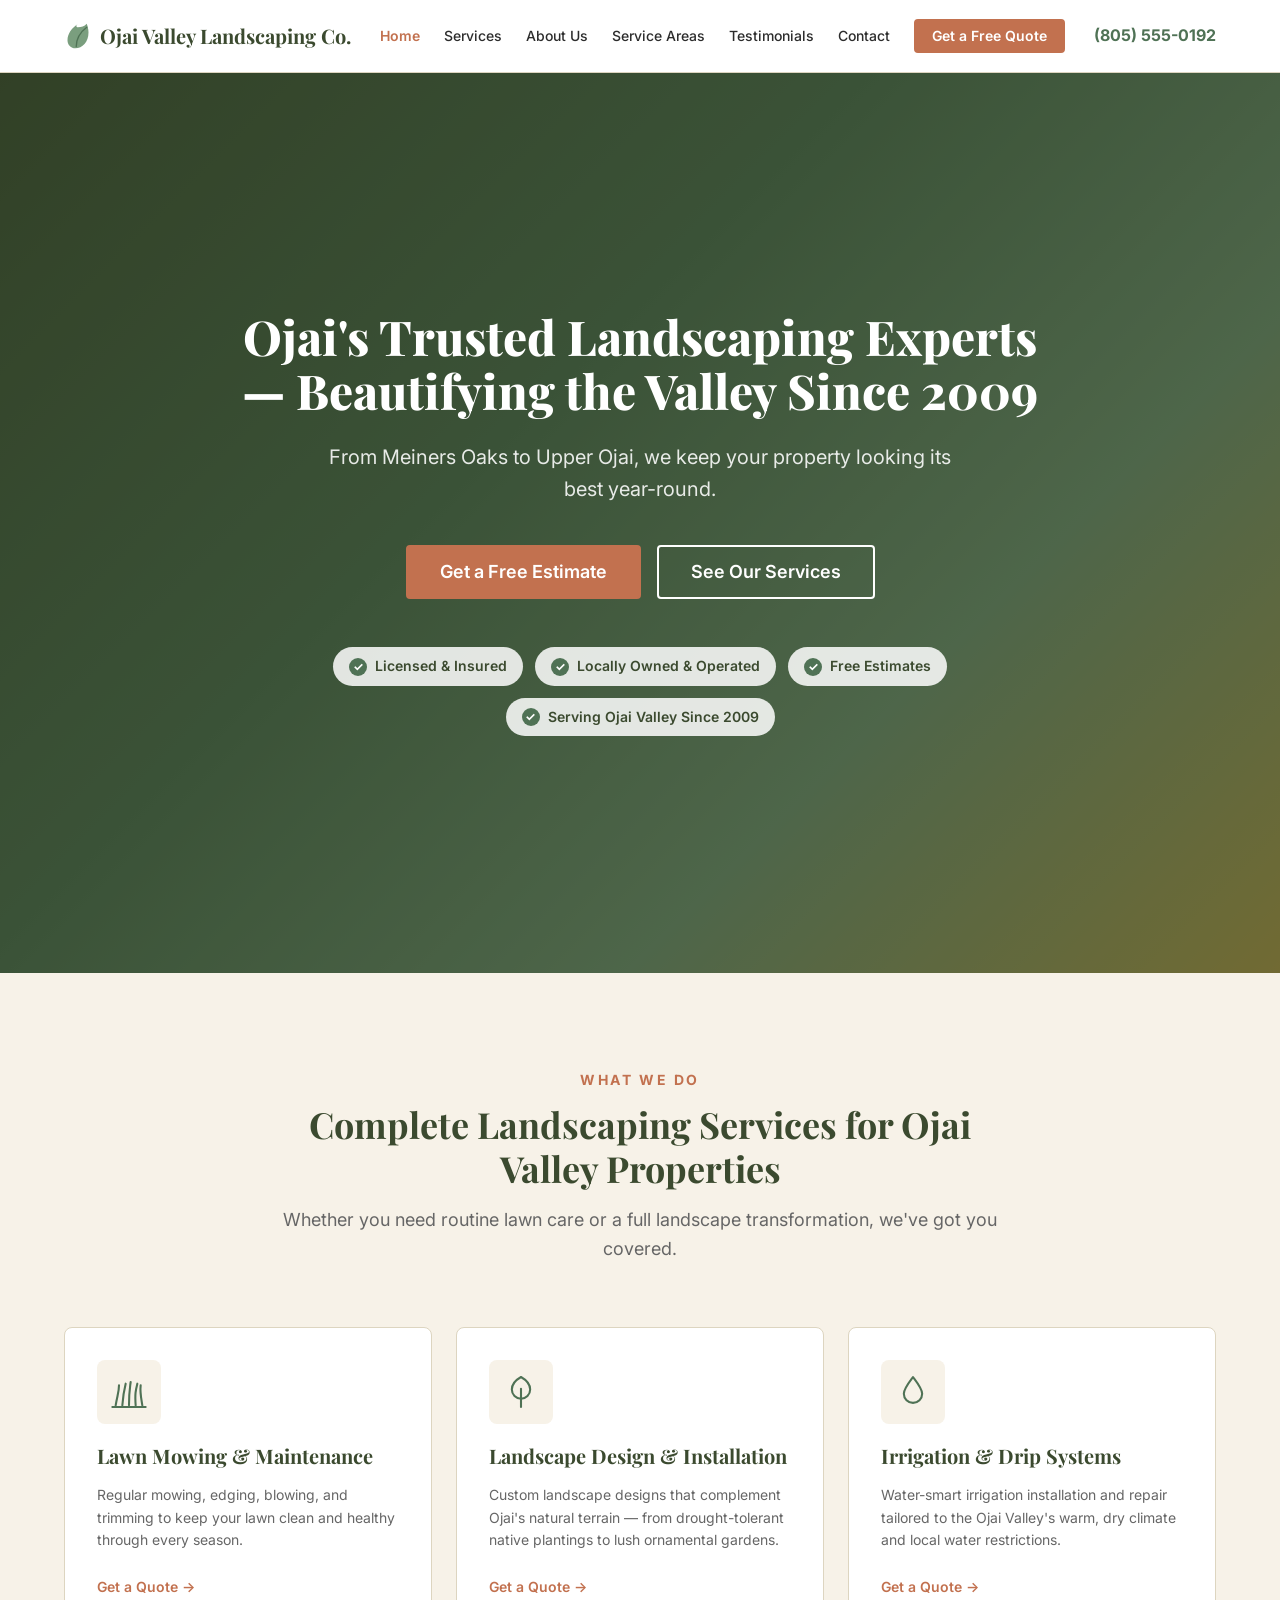
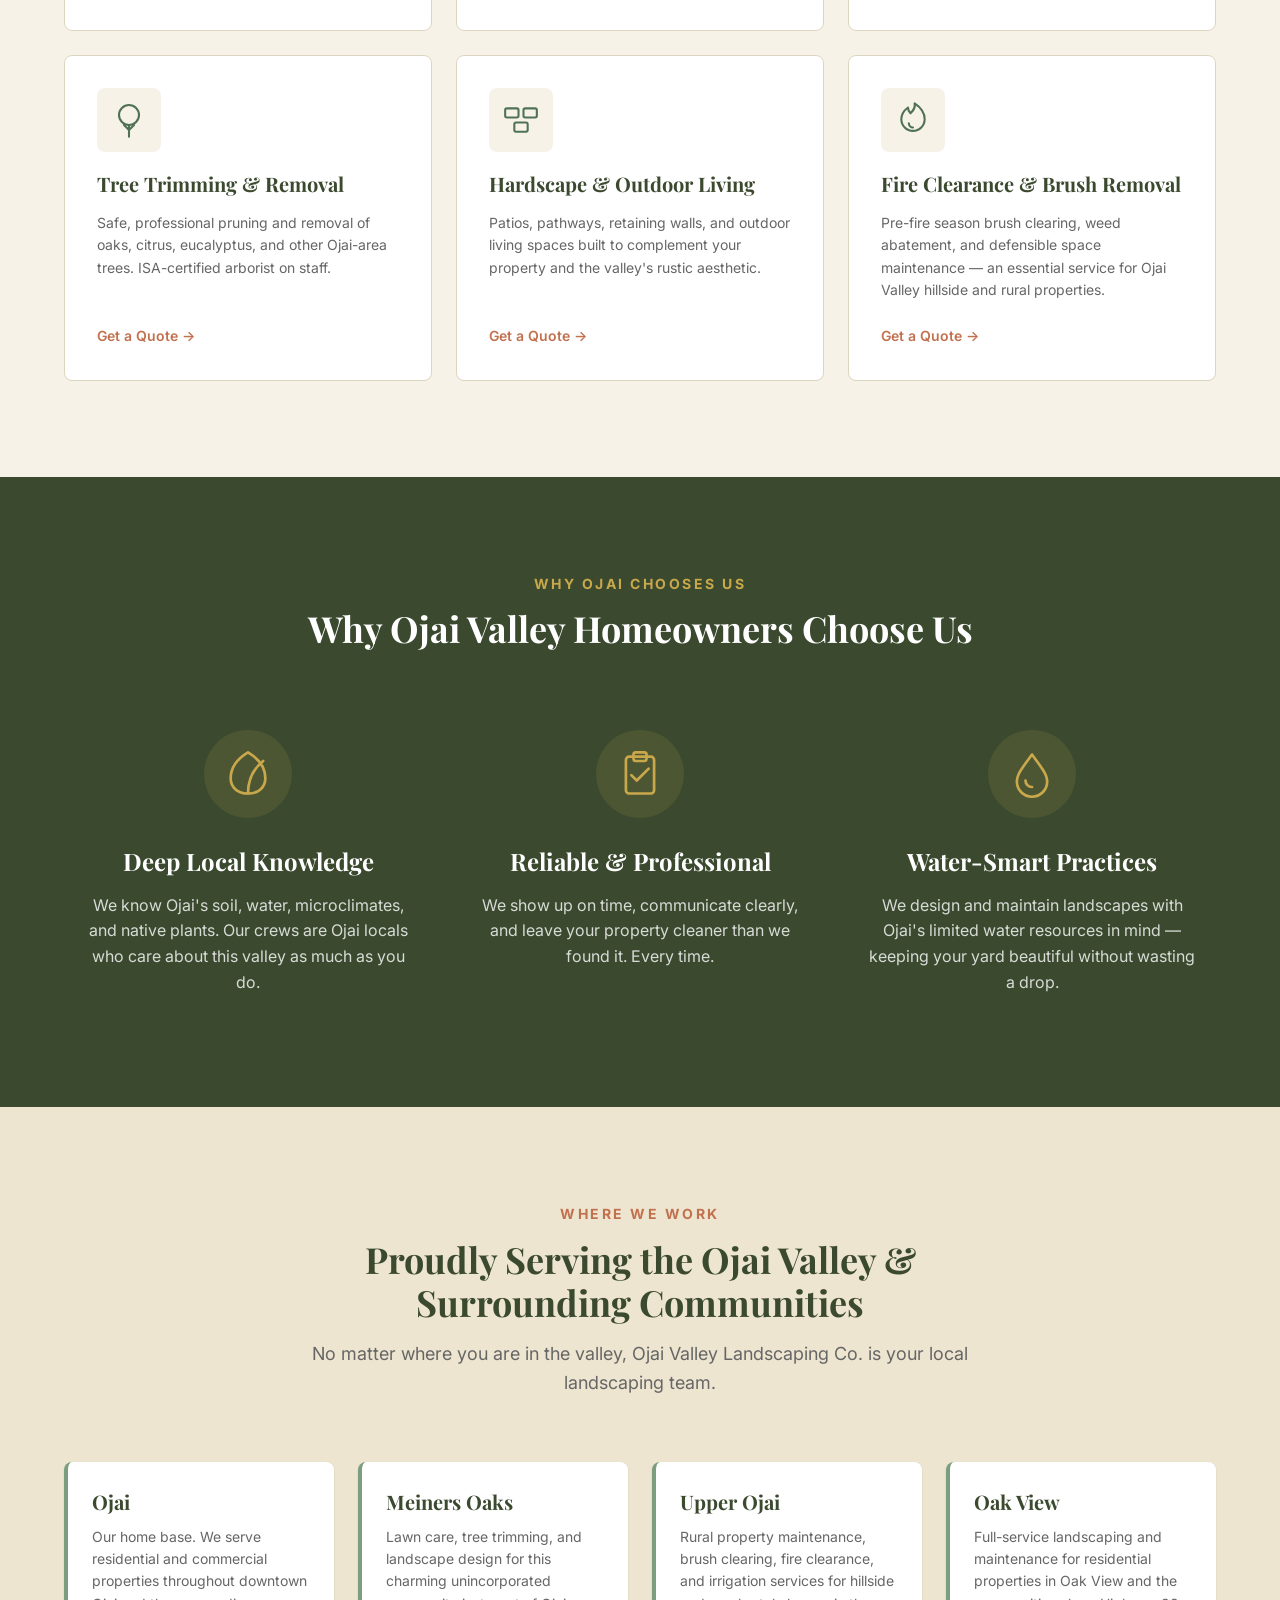
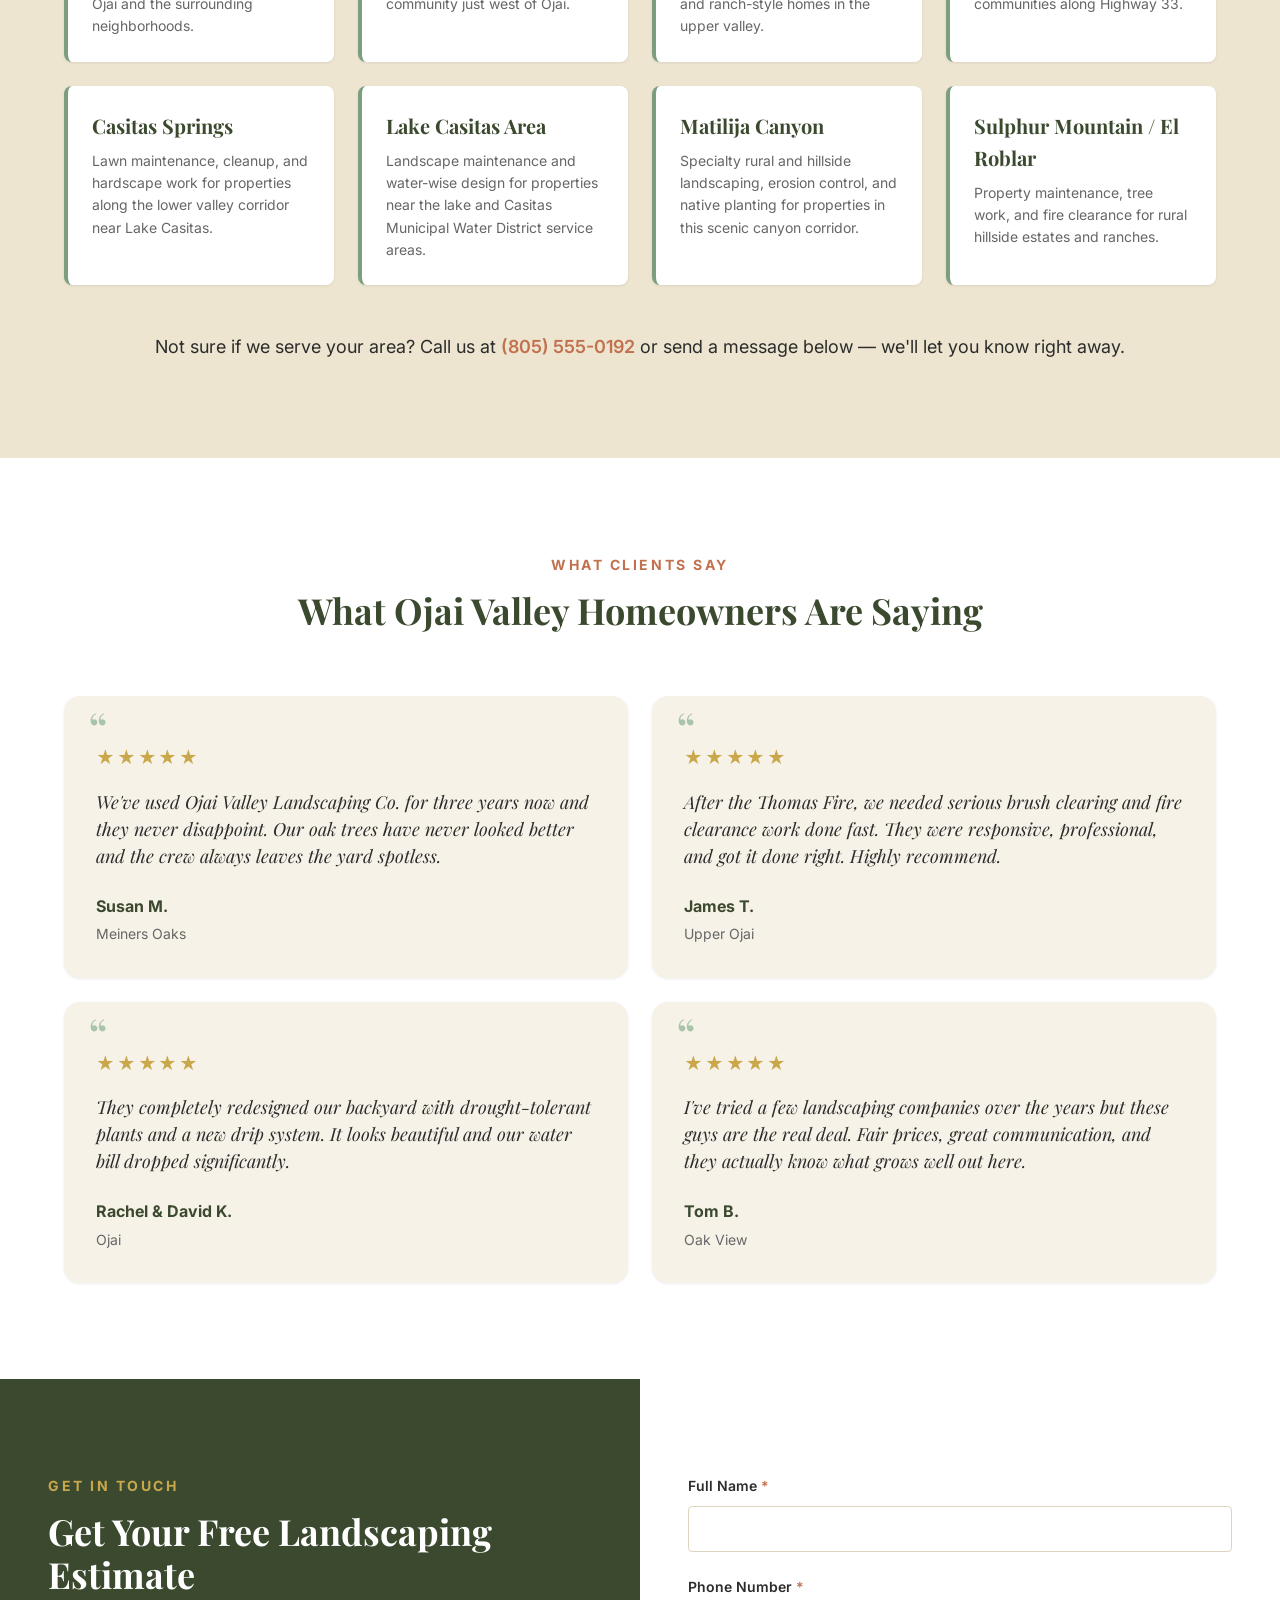
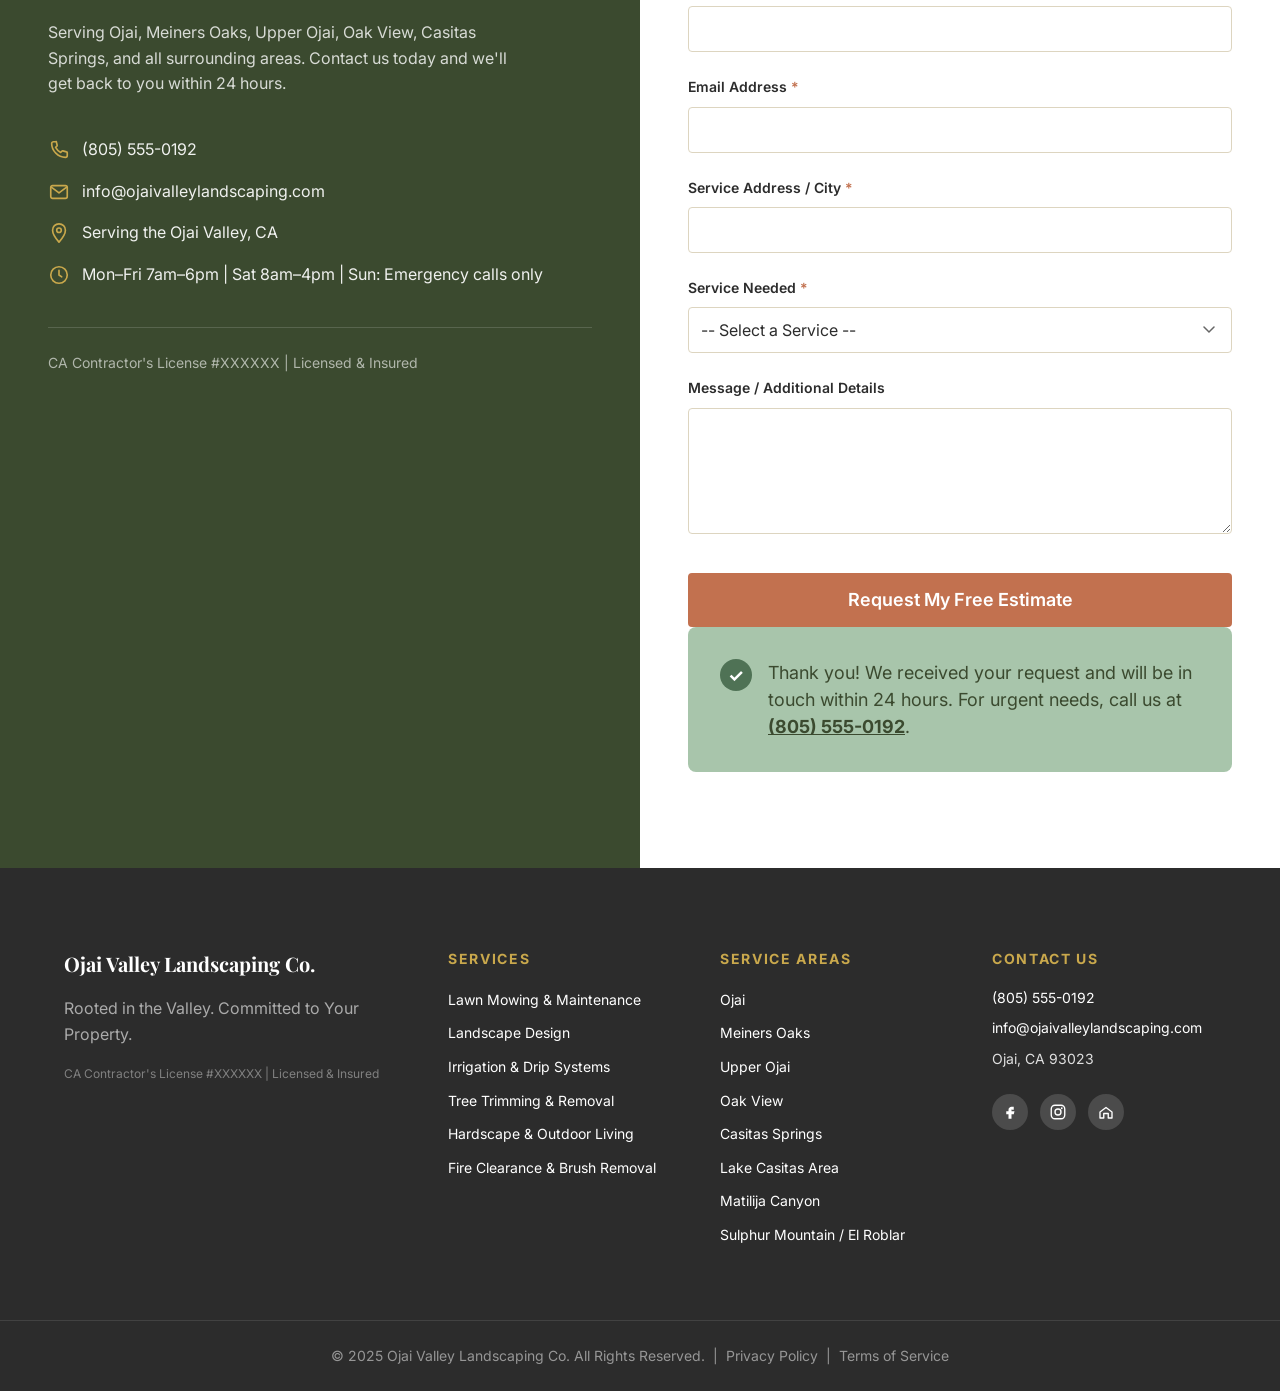
==== index.html @ d8d4f6a0 "Build complete Ojai Valley Landscaping Co. static website Production-ready static site built with se" ====
<!DOCTYPE html>
<html lang="en">
<head>
  <meta charset="UTF-8">
  <meta name="viewport" content="width=device-width, initial-scale=1.0">
  <title>Ojai Valley Landscaping Co. | Lawn Care & Landscape Services in Ojai, CA</title>
  <meta name="description" content="Ojai Valley Landscaping Co. offers professional lawn care, landscape design, irrigation, tree trimming, and fire clearance services throughout the Ojai Valley, CA. Serving Ojai, Meiners Oaks, Upper Ojai, Oak View, Casitas Springs, and surrounding areas. Call (805) 555-0192 for a free estimate.">
  <meta name="keywords" content="landscaping Ojai CA, lawn care Ojai Valley, landscape design Meiners Oaks, tree trimming Ojai, fire clearance Upper Ojai, irrigation Oak View CA, landscaping Casitas Springs, brush removal Ojai Valley, drought tolerant landscaping Ojai, landscape contractor Ojai California">
  <meta property="og:title" content="Ojai Valley Landscaping Co. | Trusted Local Landscapers">
  <meta property="og:description" content="Full-service landscaping for the Ojai Valley. Lawn care, design, irrigation, tree work, fire clearance & more. Free estimates. Call (805) 555-0192.">
  <meta property="og:type" content="website">
  <link rel="canonical" href="https://www.ojaivalleylandscaping.com/">

  <!-- Google Fonts -->
  <link rel="preconnect" href="https://fonts.googleapis.com">
  <link rel="preconnect" href="https://fonts.gstatic.com" crossorigin>
  <link href="https://fonts.googleapis.com/css2?family=Playfair+Display:wght@500;600;700;800&family=Inter:wght@400;500;600;700&display=swap" rel="stylesheet">

  <link rel="stylesheet" href="css/styles.css">
</head>
<body>

  <!-- ============================= HEADER ============================= -->
  <header id="header">
    <div class="container header__inner">
      <a href="#hero" class="logo" aria-label="Ojai Valley Landscaping Co. home">
        <svg class="logo__leaf" viewBox="0 0 32 32" width="28" height="28" aria-hidden="true">
          <path d="M16 2C9 7 4 13 4 21c0 5 4 9 9 9 8 0 15-7 15-18 0-4-1-7-2-10-3 3-6 4-10 4-2 0-3-2-0-4z" fill="var(--color-sage)"/>
          <path d="M14 28C14 20 18 12 26 6" fill="none" stroke="var(--color-sage-dark)" stroke-width="1.5" stroke-linecap="round"/>
        </svg>
        <span class="logo__text">Ojai Valley Landscaping Co.</span>
      </a>

      <nav class="nav" id="nav" aria-label="Main navigation">
        <ul class="nav__list">
          <li><a href="#hero" class="nav__link">Home</a></li>
          <li><a href="#services" class="nav__link">Services</a></li>
          <li><a href="#why-us" class="nav__link">About Us</a></li>
          <li><a href="#service-areas" class="nav__link">Service Areas</a></li>
          <li><a href="#testimonials" class="nav__link">Testimonials</a></li>
          <li><a href="#contact" class="nav__link">Contact</a></li>
          <li class="nav__cta-item"><a href="#contact" class="btn btn--terracotta nav__cta">Get a Free Quote</a></li>
        </ul>
      </nav>

      <a href="tel:+18055550192" class="header__phone">(805) 555-0192</a>

      <button class="hamburger" id="hamburger" aria-label="Toggle navigation menu" aria-expanded="false" aria-controls="nav">
        <span class="hamburger__line"></span>
        <span class="hamburger__line"></span>
        <span class="hamburger__line"></span>
      </button>
    </div>
  </header>

  <main>

    <!-- ============================= HERO ============================= -->
    <section id="hero" class="hero fade-in">
      <div class="hero__overlay"></div>
      <div class="container hero__content">
        <h1 class="hero__title">Ojai's Trusted Landscaping Experts — Beautifying the Valley Since 2009</h1>
        <p class="hero__subtitle">From Meiners Oaks to Upper Ojai, we keep your property looking its best year-round.</p>
        <div class="hero__buttons">
          <a href="#contact" class="btn btn--terracotta btn--lg">Get a Free Estimate</a>
          <a href="#services" class="btn btn--outline btn--lg">See Our Services</a>
        </div>
        <ul class="hero__badges">
          <li class="badge"><span class="badge__check" aria-hidden="true">✓</span> Licensed &amp; Insured</li>
          <li class="badge"><span class="badge__check" aria-hidden="true">✓</span> Locally Owned &amp; Operated</li>
          <li class="badge"><span class="badge__check" aria-hidden="true">✓</span> Free Estimates</li>
          <li class="badge"><span class="badge__check" aria-hidden="true">✓</span> Serving Ojai Valley Since 2009</li>
        </ul>
      </div>
    </section>

    <!-- ============================= SERVICES ============================= -->
    <section id="services" class="section section--cream fade-in">
      <div class="container">
        <div class="section__head">
          <p class="eyebrow eyebrow--terracotta">WHAT WE DO</p>
          <h2 class="section__title">Complete Landscaping Services for Ojai Valley Properties</h2>
          <p class="section__subtitle">Whether you need routine lawn care or a full landscape transformation, we've got you covered.</p>
        </div>

        <div class="grid grid--3 services__grid">

          <article class="card service-card fade-in">
            <div class="service-card__icon">
              <svg viewBox="0 0 48 48" width="40" height="40" aria-hidden="true">
                <path d="M8 40c2-12 4-16 4-24M16 40c1-14 2-18 4-26M24 40c0-16 1-20 2-28M32 40c-1-14 0-18 2-26M40 40c-2-12-3-16-2-24" fill="none" stroke="var(--color-sage-dark)" stroke-width="2.5" stroke-linecap="round"/>
                <line x1="4" y1="42" x2="44" y2="42" stroke="var(--color-sage-dark)" stroke-width="2.5" stroke-linecap="round"/>
              </svg>
            </div>
            <h3 class="service-card__title">Lawn Mowing &amp; Maintenance</h3>
            <p class="service-card__desc">Regular mowing, edging, blowing, and trimming to keep your lawn clean and healthy through every season.</p>
            <a href="#contact" class="card__link">Get a Quote &rarr;</a>
          </article>

          <article class="card service-card fade-in">
            <div class="service-card__icon">
              <svg viewBox="0 0 48 48" width="40" height="40" aria-hidden="true">
                <path d="M24 6c-7 4-11 9-11 15a11 11 0 0 0 22 0c0-6-4-11-11-15z" fill="none" stroke="var(--color-sage-dark)" stroke-width="2.5" stroke-linejoin="round"/>
                <line x1="24" y1="20" x2="24" y2="42" stroke="var(--color-sage-dark)" stroke-width="2.5" stroke-linecap="round"/>
              </svg>
            </div>
            <h3 class="service-card__title">Landscape Design &amp; Installation</h3>
            <p class="service-card__desc">Custom landscape designs that complement Ojai's natural terrain — from drought-tolerant native plantings to lush ornamental gardens.</p>
            <a href="#contact" class="card__link">Get a Quote &rarr;</a>
          </article>

          <article class="card service-card fade-in">
            <div class="service-card__icon">
              <svg viewBox="0 0 48 48" width="40" height="40" aria-hidden="true">
                <path d="M24 6c-6 8-11 14-11 20a11 11 0 0 0 22 0c0-6-5-12-11-20z" fill="none" stroke="var(--color-sage-dark)" stroke-width="2.5" stroke-linejoin="round"/>
              </svg>
            </div>
            <h3 class="service-card__title">Irrigation &amp; Drip Systems</h3>
            <p class="service-card__desc">Water-smart irrigation installation and repair tailored to the Ojai Valley's warm, dry climate and local water restrictions.</p>
            <a href="#contact" class="card__link">Get a Quote &rarr;</a>
          </article>

          <article class="card service-card fade-in">
            <div class="service-card__icon">
              <svg viewBox="0 0 48 48" width="40" height="40" aria-hidden="true">
                <circle cx="24" cy="18" r="12" fill="none" stroke="var(--color-sage-dark)" stroke-width="2.5"/>
                <line x1="24" y1="30" x2="24" y2="44" stroke="var(--color-sage-dark)" stroke-width="2.5" stroke-linecap="round"/>
                <line x1="24" y1="36" x2="18" y2="30" stroke="var(--color-sage-dark)" stroke-width="2.5" stroke-linecap="round"/>
                <line x1="24" y1="36" x2="30" y2="30" stroke="var(--color-sage-dark)" stroke-width="2.5" stroke-linecap="round"/>
              </svg>
            </div>
            <h3 class="service-card__title">Tree Trimming &amp; Removal</h3>
            <p class="service-card__desc">Safe, professional pruning and removal of oaks, citrus, eucalyptus, and other Ojai-area trees. ISA-certified arborist on staff.</p>
            <a href="#contact" class="card__link">Get a Quote &rarr;</a>
          </article>

          <article class="card service-card fade-in">
            <div class="service-card__icon">
              <svg viewBox="0 0 48 48" width="40" height="40" aria-hidden="true">
                <rect x="5" y="10" width="16" height="11" rx="2" fill="none" stroke="var(--color-sage-dark)" stroke-width="2.5"/>
                <rect x="27" y="10" width="16" height="11" rx="2" fill="none" stroke="var(--color-sage-dark)" stroke-width="2.5"/>
                <rect x="16" y="27" width="16" height="11" rx="2" fill="none" stroke="var(--color-sage-dark)" stroke-width="2.5"/>
              </svg>
            </div>
            <h3 class="service-card__title">Hardscape &amp; Outdoor Living</h3>
            <p class="service-card__desc">Patios, pathways, retaining walls, and outdoor living spaces built to complement your property and the valley's rustic aesthetic.</p>
            <a href="#contact" class="card__link">Get a Quote &rarr;</a>
          </article>

          <article class="card service-card fade-in">
            <div class="service-card__icon">
              <svg viewBox="0 0 48 48" width="40" height="40" aria-hidden="true">
                <path d="M26 4c1 6-2 9-5 12-2-2-3-4-3-7-4 3-8 8-8 14a14 14 0 0 0 28 0c0-9-6-15-12-19z" fill="none" stroke="var(--color-sage-dark)" stroke-width="2.5" stroke-linejoin="round"/>
                <path d="M19 28a5 5 0 0 0 5 5" fill="none" stroke="var(--color-sage-dark)" stroke-width="2.5" stroke-linecap="round"/>
              </svg>
            </div>
            <h3 class="service-card__title">Fire Clearance &amp; Brush Removal</h3>
            <p class="service-card__desc">Pre-fire season brush clearing, weed abatement, and defensible space maintenance — an essential service for Ojai Valley hillside and rural properties.</p>
            <a href="#contact" class="card__link">Get a Quote &rarr;</a>
          </article>

        </div>
      </div>
    </section>

    <!-- ============================= WHY CHOOSE US ============================= -->
    <section id="why-us" class="section section--olive fade-in">
      <div class="container">
        <div class="section__head">
          <p class="eyebrow eyebrow--gold">WHY OJAI CHOOSES US</p>
          <h2 class="section__title section__title--light">Why Ojai Valley Homeowners Choose Us</h2>
        </div>

        <div class="grid grid--3 why__grid">

          <div class="why-col fade-in">
            <div class="why-col__icon">
              <svg viewBox="0 0 48 48" width="52" height="52" aria-hidden="true">
                <path d="M24 4C14 10 8 18 8 28c0 8 6 14 16 14s16-6 16-14C40 18 34 10 24 4z" fill="none" stroke="var(--color-gold)" stroke-width="2.5" stroke-linejoin="round"/>
                <path d="M24 42C24 30 28 20 38 12" fill="none" stroke="var(--color-gold)" stroke-width="2.5" stroke-linecap="round"/>
              </svg>
            </div>
            <h3 class="why-col__title">Deep Local Knowledge</h3>
            <p class="why-col__desc">We know Ojai's soil, water, microclimates, and native plants. Our crews are Ojai locals who care about this valley as much as you do.</p>
          </div>

          <div class="why-col fade-in">
            <div class="why-col__icon">
              <svg viewBox="0 0 48 48" width="52" height="52" aria-hidden="true">
                <rect x="11" y="8" width="26" height="34" rx="3" fill="none" stroke="var(--color-gold)" stroke-width="2.5"/>
                <rect x="18" y="4" width="12" height="8" rx="2" fill="none" stroke="var(--color-gold)" stroke-width="2.5"/>
                <path d="M16 25l5 5 11-11" fill="none" stroke="var(--color-gold)" stroke-width="2.5" stroke-linecap="round" stroke-linejoin="round"/>
              </svg>
            </div>
            <h3 class="why-col__title">Reliable &amp; Professional</h3>
            <p class="why-col__desc">We show up on time, communicate clearly, and leave your property cleaner than we found it. Every time.</p>
          </div>

          <div class="why-col fade-in">
            <div class="why-col__icon">
              <svg viewBox="0 0 48 48" width="52" height="52" aria-hidden="true">
                <path d="M24 6c-8 11-14 18-14 25a14 14 0 0 0 28 0c0-7-6-14-14-25z" fill="none" stroke="var(--color-gold)" stroke-width="2.5" stroke-linejoin="round"/>
                <path d="M18 30a6 6 0 0 0 6 6" fill="none" stroke="var(--color-gold)" stroke-width="2.5" stroke-linecap="round"/>
              </svg>
            </div>
            <h3 class="why-col__title">Water-Smart Practices</h3>
            <p class="why-col__desc">We design and maintain landscapes with Ojai's limited water resources in mind — keeping your yard beautiful without wasting a drop.</p>
          </div>

        </div>
      </div>
    </section>

    <!-- ============================= SERVICE AREAS ============================= -->
    <section id="service-areas" class="section section--cream-dark fade-in">
      <div class="container">
        <div class="section__head">
          <p class="eyebrow eyebrow--terracotta">WHERE WE WORK</p>
          <h2 class="section__title">Proudly Serving the Ojai Valley &amp; Surrounding Communities</h2>
          <p class="section__subtitle">No matter where you are in the valley, Ojai Valley Landscaping Co. is your local landscaping team.</p>
        </div>

        <div class="grid grid--4 areas__grid">

          <article class="area-card fade-in">
            <h3 class="area-card__title">Ojai</h3>
            <p class="area-card__desc">Our home base. We serve residential and commercial properties throughout downtown Ojai and the surrounding neighborhoods.</p>
          </article>

          <article class="area-card fade-in">
            <h3 class="area-card__title">Meiners Oaks</h3>
            <p class="area-card__desc">Lawn care, tree trimming, and landscape design for this charming unincorporated community just west of Ojai.</p>
          </article>

          <article class="area-card fade-in">
            <h3 class="area-card__title">Upper Ojai</h3>
            <p class="area-card__desc">Rural property maintenance, brush clearing, fire clearance, and irrigation services for hillside and ranch-style homes in the upper valley.</p>
          </article>

          <article class="area-card fade-in">
            <h3 class="area-card__title">Oak View</h3>
            <p class="area-card__desc">Full-service landscaping and maintenance for residential properties in Oak View and the communities along Highway 33.</p>
          </article>

          <article class="area-card fade-in">
            <h3 class="area-card__title">Casitas Springs</h3>
            <p class="area-card__desc">Lawn maintenance, cleanup, and hardscape work for properties along the lower valley corridor near Lake Casitas.</p>
          </article>

          <article class="area-card fade-in">
            <h3 class="area-card__title">Lake Casitas Area</h3>
            <p class="area-card__desc">Landscape maintenance and water-wise design for properties near the lake and Casitas Municipal Water District service areas.</p>
          </article>

          <article class="area-card fade-in">
            <h3 class="area-card__title">Matilija Canyon</h3>
            <p class="area-card__desc">Specialty rural and hillside landscaping, erosion control, and native planting for properties in this scenic canyon corridor.</p>
          </article>

          <article class="area-card fade-in">
            <h3 class="area-card__title">Sulphur Mountain / El Roblar</h3>
            <p class="area-card__desc">Property maintenance, tree work, and fire clearance for rural hillside estates and ranches.</p>
          </article>

        </div>

        <p class="areas__footnote">Not sure if we serve your area? Call us at <a href="tel:+18055550192" class="link-terracotta">(805) 555-0192</a> or send a message below — we'll let you know right away.</p>
      </div>
    </section>

    <!-- ============================= TESTIMONIALS ============================= -->
    <section id="testimonials" class="section section--white fade-in">
      <div class="container">
        <div class="section__head">
          <p class="eyebrow eyebrow--terracotta">WHAT CLIENTS SAY</p>
          <h2 class="section__title">What Ojai Valley Homeowners Are Saying</h2>
        </div>

        <div class="grid grid--2 testimonials__grid">

          <figure class="testimonial fade-in">
            <div class="testimonial__stars" aria-label="5 out of 5 stars">★★★★★</div>
            <blockquote class="testimonial__quote">We've used Ojai Valley Landscaping Co. for three years now and they never disappoint. Our oak trees have never looked better and the crew always leaves the yard spotless.</blockquote>
            <figcaption class="testimonial__author">
              <strong>Susan M.</strong><span>Meiners Oaks</span>
            </figcaption>
          </figure>

          <figure class="testimonial fade-in">
            <div class="testimonial__stars" aria-label="5 out of 5 stars">★★★★★</div>
            <blockquote class="testimonial__quote">After the Thomas Fire, we needed serious brush clearing and fire clearance work done fast. They were responsive, professional, and got it done right. Highly recommend.</blockquote>
            <figcaption class="testimonial__author">
              <strong>James T.</strong><span>Upper Ojai</span>
            </figcaption>
          </figure>

          <figure class="testimonial fade-in">
            <div class="testimonial__stars" aria-label="5 out of 5 stars">★★★★★</div>
            <blockquote class="testimonial__quote">They completely redesigned our backyard with drought-tolerant plants and a new drip system. It looks beautiful and our water bill dropped significantly.</blockquote>
            <figcaption class="testimonial__author">
              <strong>Rachel &amp; David K.</strong><span>Ojai</span>
            </figcaption>
          </figure>

          <figure class="testimonial fade-in">
            <div class="testimonial__stars" aria-label="5 out of 5 stars">★★★★★</div>
            <blockquote class="testimonial__quote">I've tried a few landscaping companies over the years but these guys are the real deal. Fair prices, great communication, and they actually know what grows well out here.</blockquote>
            <figcaption class="testimonial__author">
              <strong>Tom B.</strong><span>Oak View</span>
            </figcaption>
          </figure>

        </div>
      </div>
    </section>

    <!-- ============================= CONTACT ============================= -->
    <section id="contact" class="contact fade-in">
      <div class="contact__inner">

        <div class="contact__info">
          <p class="eyebrow eyebrow--gold">GET IN TOUCH</p>
          <h2 class="section__title section__title--light">Get Your Free Landscaping Estimate</h2>
          <p class="contact__subtext">Serving Ojai, Meiners Oaks, Upper Ojai, Oak View, Casitas Springs, and all surrounding areas. Contact us today and we'll get back to you within 24 hours.</p>

          <ul class="contact__details">
            <li class="contact__detail">
              <svg viewBox="0 0 24 24" width="22" height="22" aria-hidden="true"><path d="M6 3a2 2 0 0 0-2 2c0 8 7 15 15 15a2 2 0 0 0 2-2v-3a1 1 0 0 0-.8-1l-4-1a1 1 0 0 0-1 .3l-1.4 1.4a13 13 0 0 1-5.5-5.5l1.4-1.4a1 1 0 0 0 .3-1l-1-4A1 1 0 0 0 8 3z" fill="none" stroke="var(--color-gold)" stroke-width="1.8" stroke-linejoin="round"/></svg>
              <a href="tel:+18055550192">(805) 555-0192</a>
            </li>
            <li class="contact__detail">
              <svg viewBox="0 0 24 24" width="22" height="22" aria-hidden="true"><rect x="3" y="5" width="18" height="14" rx="2" fill="none" stroke="var(--color-gold)" stroke-width="1.8"/><path d="M4 7l8 6 8-6" fill="none" stroke="var(--color-gold)" stroke-width="1.8" stroke-linecap="round" stroke-linejoin="round"/></svg>
              <a href="mailto:info@ojaivalleylandscaping.com">info@ojaivalleylandscaping.com</a>
            </li>
            <li class="contact__detail">
              <svg viewBox="0 0 24 24" width="22" height="22" aria-hidden="true"><path d="M12 2C8 2 5 5 5 9c0 5 7 13 7 13s7-8 7-13c0-4-3-7-7-7z" fill="none" stroke="var(--color-gold)" stroke-width="1.8" stroke-linejoin="round"/><circle cx="12" cy="9" r="2.5" fill="none" stroke="var(--color-gold)" stroke-width="1.8"/></svg>
              <span>Serving the Ojai Valley, CA</span>
            </li>
            <li class="contact__detail">
              <svg viewBox="0 0 24 24" width="22" height="22" aria-hidden="true"><circle cx="12" cy="12" r="9" fill="none" stroke="var(--color-gold)" stroke-width="1.8"/><path d="M12 7v5l3 2" fill="none" stroke="var(--color-gold)" stroke-width="1.8" stroke-linecap="round" stroke-linejoin="round"/></svg>
              <span>Mon–Fri 7am–6pm | Sat 8am–4pm | Sun: Emergency calls only</span>
            </li>
          </ul>

          <p class="contact__license">CA Contractor's License #XXXXXX | Licensed &amp; Insured</p>
        </div>

        <div class="contact__form-panel">
          <form class="form" id="estimate-form" novalidate>
            <div class="form__group">
              <label for="name" class="form__label">Full Name <span class="req">*</span></label>
              <input type="text" id="name" name="name" class="form__input" required>
              <span class="form__error" data-error-for="name"></span>
            </div>

            <div class="form__group">
              <label for="phone" class="form__label">Phone Number <span class="req">*</span></label>
              <input type="tel" id="phone" name="phone" class="form__input" required>
              <span class="form__error" data-error-for="phone"></span>
            </div>

            <div class="form__group">
              <label for="email" class="form__label">Email Address <span class="req">*</span></label>
              <input type="email" id="email" name="email" class="form__input" required>
              <span class="form__error" data-error-for="email"></span>
            </div>

            <div class="form__group">
              <label for="address" class="form__label">Service Address / City <span class="req">*</span></label>
              <input type="text" id="address" name="address" class="form__input" required>
              <span class="form__error" data-error-for="address"></span>
            </div>

            <div class="form__group">
              <label for="service" class="form__label">Service Needed <span class="req">*</span></label>
              <select id="service" name="service" class="form__input form__select" required>
                <option value="">-- Select a Service --</option>
                <option value="Lawn Mowing &amp; Maintenance">Lawn Mowing &amp; Maintenance</option>
                <option value="Landscape Design &amp; Installation">Landscape Design &amp; Installation</option>
                <option value="Irrigation &amp; Drip Systems">Irrigation &amp; Drip Systems</option>
                <option value="Tree Trimming &amp; Removal">Tree Trimming &amp; Removal</option>
                <option value="Hardscape &amp; Outdoor Living">Hardscape &amp; Outdoor Living</option>
                <option value="Fire Clearance &amp; Brush Removal">Fire Clearance &amp; Brush Removal</option>
                <option value="Other / Not Sure Yet">Other / Not Sure Yet</option>
              </select>
              <span class="form__error" data-error-for="service"></span>
            </div>

            <div class="form__group">
              <label for="message" class="form__label">Message / Additional Details</label>
              <textarea id="message" name="message" class="form__input form__textarea" rows="5"></textarea>
            </div>

            <button type="submit" class="btn btn--terracotta form__submit">Request My Free Estimate</button>
          </form>

          <div class="form__success" id="form-success" hidden>
            <span class="form__success-check" aria-hidden="true">✓</span>
            <p>Thank you! We received your request and will be in touch within 24 hours. For urgent needs, call us at <a href="tel:+18055550192">(805) 555-0192</a>.</p>
          </div>
        </div>

      </div>
    </section>

  </main>

  <!-- ============================= FOOTER ============================= -->
  <footer class="footer">
    <div class="container footer__grid">

      <div class="footer__col footer__brand">
        <p class="footer__logo">Ojai Valley Landscaping Co.</p>
        <p class="footer__tagline">Rooted in the Valley. Committed to Your Property.</p>
        <p class="footer__license">CA Contractor's License #XXXXXX | Licensed &amp; Insured</p>
      </div>

      <div class="footer__col">
        <h4 class="footer__label">Services</h4>
        <ul class="footer__links">
          <li><a href="#services">Lawn Mowing &amp; Maintenance</a></li>
          <li><a href="#services">Landscape Design</a></li>
          <li><a href="#services">Irrigation &amp; Drip Systems</a></li>
          <li><a href="#services">Tree Trimming &amp; Removal</a></li>
          <li><a href="#services">Hardscape &amp; Outdoor Living</a></li>
          <li><a href="#services">Fire Clearance &amp; Brush Removal</a></li>
        </ul>
      </div>

      <div class="footer__col">
        <h4 class="footer__label">Service Areas</h4>
        <ul class="footer__links">
          <li><a href="#service-areas">Ojai</a></li>
          <li><a href="#service-areas">Meiners Oaks</a></li>
          <li><a href="#service-areas">Upper Ojai</a></li>
          <li><a href="#service-areas">Oak View</a></li>
          <li><a href="#service-areas">Casitas Springs</a></li>
          <li><a href="#service-areas">Lake Casitas Area</a></li>
          <li><a href="#service-areas">Matilija Canyon</a></li>
          <li><a href="#service-areas">Sulphur Mountain / El Roblar</a></li>
        </ul>
      </div>

      <div class="footer__col">
        <h4 class="footer__label">Contact Us</h4>
        <ul class="footer__contact">
          <li><a href="tel:+18055550192">(805) 555-0192</a></li>
          <li><a href="mailto:info@ojaivalleylandscaping.com">info@ojaivalleylandscaping.com</a></li>
          <li>Ojai, CA 93023</li>
        </ul>
        <div class="footer__social">
          <a href="#" class="social-icon" aria-label="Facebook">
            <svg viewBox="0 0 24 24" width="18" height="18" aria-hidden="true"><path d="M14 9h3V5h-3c-2.2 0-4 1.8-4 4v2H7v4h3v6h4v-6h3l1-4h-4V9a1 1 0 0 1 1-1z" fill="currentColor"/></svg>
          </a>
          <a href="#" class="social-icon" aria-label="Instagram">
            <svg viewBox="0 0 24 24" width="18" height="18" aria-hidden="true"><rect x="3" y="3" width="18" height="18" rx="5" fill="none" stroke="currentColor" stroke-width="1.8"/><circle cx="12" cy="12" r="4" fill="none" stroke="currentColor" stroke-width="1.8"/><circle cx="17" cy="7" r="1.2" fill="currentColor"/></svg>
          </a>
          <a href="#" class="social-icon" aria-label="Nextdoor">
            <svg viewBox="0 0 24 24" width="18" height="18" aria-hidden="true"><path d="M4 20v-8l8-6 8 6v8h-5v-6h-6v6z" fill="none" stroke="currentColor" stroke-width="1.8" stroke-linejoin="round"/></svg>
          </a>
        </div>
      </div>

    </div>

    <div class="footer__bottom">
      <p>&copy; 2025 Ojai Valley Landscaping Co. All Rights Reserved. &nbsp;|&nbsp; <a href="#">Privacy Policy</a> &nbsp;|&nbsp; <a href="#">Terms of Service</a></p>
    </div>
  </footer>

  <script src="js/main.js"></script>
</body>
</html>
---- css/styles.css ----
/* =========================================================
   Ojai Valley Landscaping Co. — Stylesheet
   ========================================================= */

:root {
  /* Colors */
  --color-sage: #7A9E7E;
  --color-sage-dark: #4F7255;
  --color-sage-light: #A8C5AB;
  --color-terracotta: #C2714F;
  --color-terracotta-dark: #A0522D;
  --color-gold: #C9A84C;
  --color-cream: #F7F2E8;
  --color-cream-dark: #EDE5D0;
  --color-olive: #3B4A2F;
  --color-olive-light: #556B45;
  --color-text: #2C2C2C;
  --color-text-muted: #666666;
  --color-white: #FFFFFF;
  --color-border: #DDD5C0;
  --color-error: #C0392B;

  /* Typography */
  --font-display: 'Playfair Display', Georgia, serif;
  --font-body: 'Inter', system-ui, sans-serif;

  /* Type Scale */
  --text-xs: 0.75rem;
  --text-sm: 0.875rem;
  --text-base: 1rem;
  --text-lg: 1.125rem;
  --text-xl: 1.25rem;
  --text-2xl: 1.5rem;
  --text-3xl: 1.875rem;
  --text-4xl: 2.25rem;
  --text-5xl: 3rem;

  /* Spacing Scale */
  --space-1: 0.25rem;
  --space-2: 0.5rem;
  --space-3: 0.75rem;
  --space-4: 1rem;
  --space-6: 1.5rem;
  --space-8: 2rem;
  --space-10: 2.5rem;
  --space-12: 3rem;
  --space-16: 4rem;
  --space-20: 5rem;
  --space-24: 6rem;

  /* Layout */
  --max-width: 1200px;
  --radius-sm: 4px;
  --radius-md: 8px;
  --radius-lg: 16px;

  /* Shadows */
  --shadow-sm: 0 1px 3px rgba(0,0,0,0.08);
  --shadow-md: 0 4px 12px rgba(0,0,0,0.10);
  --shadow-lg: 0 8px 30px rgba(0,0,0,0.12);

  /* Transitions */
  --transition: 0.25s ease;

  /* Composite tokens */
  --header-height: 72px;
}

/* ============================= RESET ============================= */
*,
*::before,
*::after {
  box-sizing: border-box;
  margin: 0;
  padding: 0;
}

html {
  scroll-behavior: smooth;
  scroll-padding-top: var(--header-height);
}

body {
  font-family: var(--font-body);
  font-size: var(--text-base);
  line-height: 1.6;
  color: var(--color-text);
  background: var(--color-white);
  -webkit-font-smoothing: antialiased;
}

img,
svg {
  display: block;
  max-width: 100%;
}

a {
  color: inherit;
  text-decoration: none;
}

ul {
  list-style: none;
}

/* ============================= LAYOUT HELPERS ============================= */
.container {
  width: 100%;
  max-width: var(--max-width);
  margin: 0 auto;
  padding-inline: var(--space-6);
}

.section {
  padding-block: var(--space-24);
}

.section--cream { background: var(--color-cream); }
.section--cream-dark { background: var(--color-cream-dark); }
.section--olive { background: var(--color-olive); }
.section--white { background: var(--color-white); }

.section__head {
  max-width: 760px;
  margin: 0 auto var(--space-16);
  text-align: center;
}

.eyebrow {
  font-size: var(--text-sm);
  font-weight: 700;
  letter-spacing: 0.18em;
  text-transform: uppercase;
  margin-bottom: var(--space-3);
}

.eyebrow--terracotta { color: var(--color-terracotta); }
.eyebrow--gold { color: var(--color-gold); }

.section__title {
  font-family: var(--font-display);
  font-weight: 700;
  font-size: var(--text-4xl);
  line-height: 1.2;
  color: var(--color-olive);
}

.section__title--light { color: var(--color-white); }

.section__subtitle {
  margin-top: var(--space-4);
  font-size: var(--text-lg);
  color: var(--color-text-muted);
}

.section--olive .section__subtitle {
  color: rgba(255, 255, 255, 0.8);
}

/* Grids */
.grid {
  display: grid;
  gap: var(--space-6);
}

.grid--2 { grid-template-columns: repeat(2, 1fr); }
.grid--3 { grid-template-columns: repeat(3, 1fr); }
.grid--4 { grid-template-columns: repeat(4, 1fr); }

/* ============================= BUTTONS ============================= */
.btn {
  display: inline-flex;
  align-items: center;
  justify-content: center;
  gap: var(--space-2);
  font-family: var(--font-body);
  font-weight: 600;
  font-size: var(--text-base);
  line-height: 1;
  padding: var(--space-3) var(--space-6);
  border: 2px solid transparent;
  border-radius: var(--radius-sm);
  cursor: pointer;
  transition: background var(--transition), border-color var(--transition), color var(--transition), transform var(--transition);
}

.btn--lg {
  font-size: var(--text-lg);
  padding: var(--space-4) var(--space-8);
}

.btn--terracotta {
  background: var(--color-terracotta);
  color: var(--color-white);
  border-color: var(--color-terracotta);
}

.btn--terracotta:hover {
  background: var(--color-terracotta-dark);
  border-color: var(--color-terracotta-dark);
}

.btn--outline {
  background: transparent;
  color: var(--color-white);
  border-color: var(--color-white);
}

.btn--outline:hover {
  background: rgba(255, 255, 255, 0.15);
}

.link-terracotta {
  color: var(--color-terracotta);
  font-weight: 600;
}

.link-terracotta:hover { color: var(--color-terracotta-dark); }

/* ============================= HEADER ============================= */
#header {
  position: sticky;
  top: 0;
  z-index: 1000;
  background: var(--color-white);
  border-bottom: 1px solid var(--color-border);
  transition: box-shadow var(--transition);
}

#header.scrolled {
  box-shadow: var(--shadow-md);
}

.header__inner {
  display: flex;
  align-items: center;
  justify-content: space-between;
  gap: var(--space-6);
  min-height: var(--header-height);
}

.logo {
  display: inline-flex;
  align-items: center;
  gap: var(--space-2);
  flex-shrink: 0;
}

.logo__leaf { flex-shrink: 0; }

.logo__text {
  font-family: var(--font-display);
  font-weight: 700;
  font-size: var(--text-xl);
  color: var(--color-olive);
  line-height: 1.1;
}

.nav__list {
  display: flex;
  align-items: center;
  gap: var(--space-6);
}

.nav__link {
  font-size: var(--text-sm);
  font-weight: 500;
  color: var(--color-text);
  transition: color var(--transition);
}

.nav__link:hover { color: var(--color-terracotta); }

.nav__link.active {
  color: var(--color-terracotta);
  font-weight: 600;
}

.nav__cta {
  font-size: var(--text-sm);
  padding: var(--space-2) var(--space-4);
}

.header__phone {
  font-weight: 700;
  color: var(--color-sage-dark);
  white-space: nowrap;
}

.header__phone:hover { color: var(--color-olive); }

/* Hamburger */
.hamburger {
  display: none;
  flex-direction: column;
  justify-content: space-between;
  width: 28px;
  height: 20px;
  background: none;
  border: none;
  cursor: pointer;
  padding: 0;
}

.hamburger__line {
  display: block;
  width: 100%;
  height: 3px;
  border-radius: 2px;
  background: var(--color-olive);
  transition: transform var(--transition), opacity var(--transition);
}

.hamburger.is-active .hamburger__line:nth-child(1) {
  transform: translateY(8.5px) rotate(45deg);
}
.hamburger.is-active .hamburger__line:nth-child(2) {
  opacity: 0;
}
.hamburger.is-active .hamburger__line:nth-child(3) {
  transform: translateY(-8.5px) rotate(-45deg);
}

/* ============================= HERO ============================= */
.hero {
  position: relative;
  min-height: 100vh;
  display: flex;
  align-items: center;
  text-align: center;
  background: linear-gradient(135deg, #3B4A2F 0%, #4F7255 40%, #7A9E7E 70%, #C9A84C 100%);
  overflow: hidden;
}

.hero__overlay {
  position: absolute;
  inset: 0;
  background: rgba(43, 58, 31, 0.55);
}

.hero__content {
  position: relative;
  z-index: 1;
  max-width: 860px;
  padding-block: var(--space-20);
}

.hero__title {
  font-family: var(--font-display);
  font-weight: 800;
  font-size: var(--text-5xl);
  line-height: 1.12;
  color: var(--color-white);
}

.hero__subtitle {
  margin: var(--space-6) auto 0;
  max-width: 640px;
  font-size: var(--text-xl);
  color: rgba(255, 255, 255, 0.88);
}

.hero__buttons {
  display: flex;
  justify-content: center;
  gap: var(--space-4);
  margin-top: var(--space-10);
  flex-wrap: wrap;
}

.hero__badges {
  display: flex;
  justify-content: center;
  flex-wrap: wrap;
  gap: var(--space-3);
  margin-top: var(--space-12);
}

.badge {
  display: inline-flex;
  align-items: center;
  gap: var(--space-2);
  background: rgba(255, 255, 255, 0.85);
  color: var(--color-olive);
  font-size: var(--text-sm);
  font-weight: 600;
  padding: var(--space-2) var(--space-4);
  border-radius: 999px;
}

.badge__check {
  display: inline-flex;
  align-items: center;
  justify-content: center;
  width: 18px;
  height: 18px;
  border-radius: 50%;
  background: var(--color-sage-dark);
  color: var(--color-white);
  font-size: var(--text-xs);
  font-weight: 700;
}

/* ============================= SERVICE CARDS ============================= */
.card {
  display: flex;
  flex-direction: column;
  align-items: flex-start;
  background: var(--color-white);
  border: 1px solid var(--color-border);
  border-radius: var(--radius-md);
  padding: var(--space-8);
  transition: transform var(--transition), box-shadow var(--transition), border-color var(--transition);
}

.card:hover {
  transform: translateY(-6px);
  box-shadow: var(--shadow-md);
  border-color: var(--color-sage);
}

.service-card__icon {
  display: inline-flex;
  align-items: center;
  justify-content: center;
  width: 64px;
  height: 64px;
  border-radius: var(--radius-md);
  background: var(--color-cream);
  margin-bottom: var(--space-4);
}

.service-card__title {
  font-family: var(--font-display);
  font-weight: 700;
  font-size: var(--text-xl);
  color: var(--color-olive);
  margin-bottom: var(--space-3);
}

.service-card__desc {
  font-size: var(--text-sm);
  color: var(--color-text-muted);
  margin-bottom: var(--space-6);
}

.card__link {
  margin-top: auto;
  font-size: var(--text-sm);
  font-weight: 600;
  color: var(--color-terracotta);
  transition: color var(--transition);
}

.card__link:hover { color: var(--color-terracotta-dark); }

/* ============================= WHY CHOOSE US ============================= */
.why-col {
  text-align: center;
  padding: var(--space-4);
}

.why-col__icon {
  display: inline-flex;
  align-items: center;
  justify-content: center;
  width: 88px;
  height: 88px;
  border-radius: 50%;
  background: rgba(201, 168, 76, 0.12);
  margin-bottom: var(--space-6);
}

.why-col__title {
  font-family: var(--font-display);
  font-weight: 700;
  font-size: var(--text-2xl);
  color: var(--color-white);
  margin-bottom: var(--space-3);
}

.why-col__desc {
  color: rgba(255, 255, 255, 0.8);
}

/* ============================= SERVICE AREAS ============================= */
.area-card {
  background: var(--color-white);
  border-left: 4px solid var(--color-sage);
  border-radius: var(--radius-md);
  padding: var(--space-6);
  box-shadow: var(--shadow-sm);
  transition: background var(--transition), border-color var(--transition), transform var(--transition);
}

.area-card:hover {
  background: var(--color-sage);
  border-left-color: var(--color-sage-dark);
  transform: translateY(-4px);
}

.area-card__title {
  font-family: var(--font-display);
  font-weight: 700;
  font-size: var(--text-xl);
  color: var(--color-olive);
  margin-bottom: var(--space-2);
  transition: color var(--transition);
}

.area-card__desc {
  font-size: var(--text-sm);
  color: var(--color-text-muted);
  transition: color var(--transition);
}

.area-card:hover .area-card__title { color: var(--color-white); }
.area-card:hover .area-card__desc { color: rgba(255, 255, 255, 0.85); }

.areas__footnote {
  text-align: center;
  margin-top: var(--space-12);
  font-size: var(--text-lg);
  color: var(--color-text);
}

/* ============================= TESTIMONIALS ============================= */
.testimonial {
  position: relative;
  background: var(--color-cream);
  border-radius: var(--radius-lg);
  padding: var(--space-8);
  padding-top: var(--space-12);
  box-shadow: var(--shadow-sm);
}

.testimonial::before {
  content: "\201C";
  position: absolute;
  top: var(--space-2);
  left: var(--space-6);
  font-family: var(--font-display);
  font-size: var(--text-5xl);
  line-height: 1;
  color: var(--color-sage-light);
}

.testimonial__stars {
  color: var(--color-gold);
  font-size: var(--text-lg);
  letter-spacing: 0.1em;
  margin-bottom: var(--space-4);
}

.testimonial__quote {
  font-family: var(--font-display);
  font-style: italic;
  font-size: var(--text-lg);
  line-height: 1.5;
  color: var(--color-text);
  margin-bottom: var(--space-6);
}

.testimonial__author {
  display: flex;
  flex-direction: column;
  gap: var(--space-1);
}

.testimonial__author strong {
  color: var(--color-olive);
  font-weight: 700;
}

.testimonial__author span {
  font-size: var(--text-sm);
  color: var(--color-text-muted);
}

/* ============================= CONTACT ============================= */
.contact {
  background: var(--color-white);
}

.contact__inner {
  display: grid;
  grid-template-columns: 1fr 1fr;
  min-height: 100%;
}

.contact__info {
  background: var(--color-olive);
  color: var(--color-white);
  padding: var(--space-24) var(--space-12);
}

.contact__subtext {
  margin: var(--space-6) 0 var(--space-10);
  color: rgba(255, 255, 255, 0.8);
  max-width: 460px;
}

.contact__details {
  display: flex;
  flex-direction: column;
  gap: var(--space-4);
  margin-bottom: var(--space-10);
}

.contact__detail {
  display: flex;
  align-items: flex-start;
  gap: var(--space-3);
  color: rgba(255, 255, 255, 0.92);
}

.contact__detail svg { flex-shrink: 0; margin-top: 2px; }
.contact__detail a:hover { color: var(--color-gold); }

.contact__license {
  font-size: var(--text-sm);
  color: rgba(255, 255, 255, 0.6);
  padding-top: var(--space-6);
  border-top: 1px solid rgba(255, 255, 255, 0.15);
}

.contact__form-panel {
  background: var(--color-white);
  padding: var(--space-24) var(--space-12);
}

/* Form */
.form__group {
  margin-bottom: var(--space-6);
}

.form__label {
  display: block;
  font-size: var(--text-sm);
  font-weight: 600;
  color: var(--color-text);
  margin-bottom: var(--space-2);
}

.req { color: var(--color-terracotta); }

.form__input {
  width: 100%;
  font-family: var(--font-body);
  font-size: var(--text-base);
  color: var(--color-text);
  background: var(--color-white);
  border: 1px solid var(--color-border);
  border-radius: var(--radius-sm);
  padding: var(--space-3);
  transition: border-color var(--transition), outline var(--transition);
}

.form__input:focus {
  outline: 2px solid var(--color-sage);
  outline-offset: 0;
  border-color: var(--color-sage);
}

.form__textarea {
  resize: vertical;
  min-height: 120px;
}

.form__select {
  appearance: none;
  background-image: url("data:image/svg+xml,%3Csvg xmlns='http://www.w3.org/2000/svg' viewBox='0 0 12 8'%3E%3Cpath d='M1 1l5 5 5-5' fill='none' stroke='%23666' stroke-width='1.5' stroke-linecap='round'/%3E%3C/svg%3E");
  background-repeat: no-repeat;
  background-position: right var(--space-4) center;
  background-size: 12px;
  padding-right: var(--space-10);
  cursor: pointer;
}

.form__input.has-error {
  border-color: var(--color-error);
}

.form__input.has-error:focus {
  outline-color: var(--color-error);
}

.form__error {
  display: none;
  font-size: var(--text-sm);
  color: var(--color-error);
  margin-top: var(--space-1);
}

.form__error.is-visible {
  display: block;
}

.form__submit {
  width: 100%;
  font-size: var(--text-lg);
  padding: var(--space-4);
  margin-top: var(--space-2);
}

.form__success {
  display: flex;
  align-items: flex-start;
  gap: var(--space-4);
  background: var(--color-sage-light);
  color: var(--color-olive);
  border-radius: var(--radius-md);
  padding: var(--space-8);
  font-size: var(--text-lg);
  line-height: 1.5;
}

.form__success a {
  color: var(--color-olive);
  font-weight: 700;
  text-decoration: underline;
}

.form__success-check {
  display: inline-flex;
  align-items: center;
  justify-content: center;
  flex-shrink: 0;
  width: 32px;
  height: 32px;
  border-radius: 50%;
  background: var(--color-sage-dark);
  color: var(--color-white);
  font-weight: 700;
}

/* ============================= FOOTER ============================= */
.footer {
  background: var(--color-text);
  color: var(--color-white);
  padding-top: var(--space-20);
}

.footer__grid {
  display: grid;
  grid-template-columns: 1.5fr 1fr 1fr 1fr;
  gap: var(--space-12);
  padding-bottom: var(--space-16);
}

.footer__logo {
  font-family: var(--font-display);
  font-weight: 700;
  font-size: var(--text-xl);
  color: var(--color-white);
  margin-bottom: var(--space-4);
}

.footer__tagline {
  color: rgba(255, 255, 255, 0.6);
  margin-bottom: var(--space-4);
}

.footer__license {
  font-size: var(--text-xs);
  color: rgba(255, 255, 255, 0.4);
}

.footer__label {
  font-size: var(--text-sm);
  font-weight: 700;
  text-transform: uppercase;
  letter-spacing: 0.12em;
  color: var(--color-gold);
  margin-bottom: var(--space-4);
}

.footer__links li,
.footer__contact li {
  margin-bottom: var(--space-2);
}

.footer__links a,
.footer__contact a {
  color: var(--color-white);
  font-size: var(--text-sm);
  transition: color var(--transition);
}

.footer__contact li {
  color: rgba(255, 255, 255, 0.85);
  font-size: var(--text-sm);
}

.footer__links a:hover,
.footer__contact a:hover {
  color: var(--color-sage-light);
}

.footer__social {
  display: flex;
  gap: var(--space-3);
  margin-top: var(--space-6);
}

.social-icon {
  display: inline-flex;
  align-items: center;
  justify-content: center;
  width: 36px;
  height: 36px;
  border-radius: 50%;
  background: rgba(255, 255, 255, 0.15);
  color: var(--color-white);
  transition: background var(--transition);
}

.social-icon:hover {
  background: var(--color-sage);
}

.footer__bottom {
  border-top: 1px solid rgba(255, 255, 255, 0.1);
  padding-block: var(--space-6);
  text-align: center;
}

.footer__bottom p {
  font-size: var(--text-sm);
  color: rgba(255, 255, 255, 0.5);
}

.footer__bottom a {
  color: rgba(255, 255, 255, 0.5);
  transition: color var(--transition);
}

.footer__bottom a:hover { color: var(--color-sage-light); }

/* ============================= FADE-IN ANIMATIONS ============================= */
.fade-in {
  opacity: 0;
  transform: translateY(24px);
  transition: opacity 0.5s ease, transform 0.5s ease;
}

.fade-in.visible {
  opacity: 1;
  transform: translateY(0);
}

/* ============================= RESPONSIVE ============================= */

/* Tablet and below */
@media (max-width: 992px) {
  .grid--3 { grid-template-columns: repeat(2, 1fr); }
  .grid--4 { grid-template-columns: repeat(2, 1fr); }

  .footer__grid {
    grid-template-columns: repeat(2, 1fr);
    gap: var(--space-10);
  }
}

/* Mobile nav breakpoint */
@media (max-width: 768px) {
  .header__phone { display: none; }

  .hamburger { display: flex; }

  .nav {
    position: absolute;
    top: 100%;
    left: 0;
    width: 100%;
    background: var(--color-white);
    border-bottom: 1px solid var(--color-border);
    box-shadow: var(--shadow-md);
    max-height: 0;
    overflow: hidden;
    transition: max-height var(--transition);
  }

  .nav.nav-open {
    max-height: 520px;
  }

  .nav__list {
    flex-direction: column;
    align-items: stretch;
    gap: 0;
    padding: var(--space-2) var(--space-6) var(--space-6);
  }

  .nav__list li {
    border-bottom: 1px solid var(--color-border);
  }

  .nav__link {
    display: block;
    padding: var(--space-4) 0;
    font-size: var(--text-base);
  }

  .nav__cta-item {
    border-bottom: none;
    margin-top: var(--space-4);
  }

  .nav__cta {
    display: block;
    text-align: center;
    font-size: var(--text-base);
    padding: var(--space-3) var(--space-4);
  }

  .grid--2 { grid-template-columns: 1fr; }
  .grid--3 { grid-template-columns: 1fr; }
  .grid--4 { grid-template-columns: 1fr; }

  .section { padding-block: var(--space-16); }

  .section__head { margin-bottom: var(--space-12); }

  .section__title { font-size: var(--text-3xl); }

  .hero {
    min-height: auto;
    padding-block: var(--space-16);
  }

  .hero__title { font-size: var(--text-4xl); }
  .hero__subtitle { font-size: var(--text-lg); }

  .hero__buttons { flex-direction: column; align-items: stretch; }
  .hero__buttons .btn { width: 100%; }

  .hero__badges {
    gap: var(--space-2);
  }

  .badge { font-size: var(--text-xs); }

  .contact__inner { grid-template-columns: 1fr; }

  .contact__info { padding: var(--space-16) var(--space-6); }
  .contact__form-panel { padding: var(--space-16) var(--space-6); }

  .footer__grid { grid-template-columns: 1fr; gap: var(--space-8); }
}

/* Small mobile (375px target) */
@media (max-width: 420px) {
  .container { padding-inline: var(--space-4); }
  .logo__text { font-size: var(--text-base); }
  .hero__title { font-size: var(--text-3xl); }
  .section__title { font-size: var(--text-2xl); }
  .card,
  .testimonial { padding: var(--space-6); }
}

/* ============================= REDUCED MOTION ============================= */
@media (prefers-reduced-motion: reduce) {
  html { scroll-behavior: auto; }

  *,
  *::before,
  *::after {
    animation-duration: 0.01ms !important;
    transition-duration: 0.01ms !important;
  }

  .fade-in {
    opacity: 1;
    transform: none;
  }
}
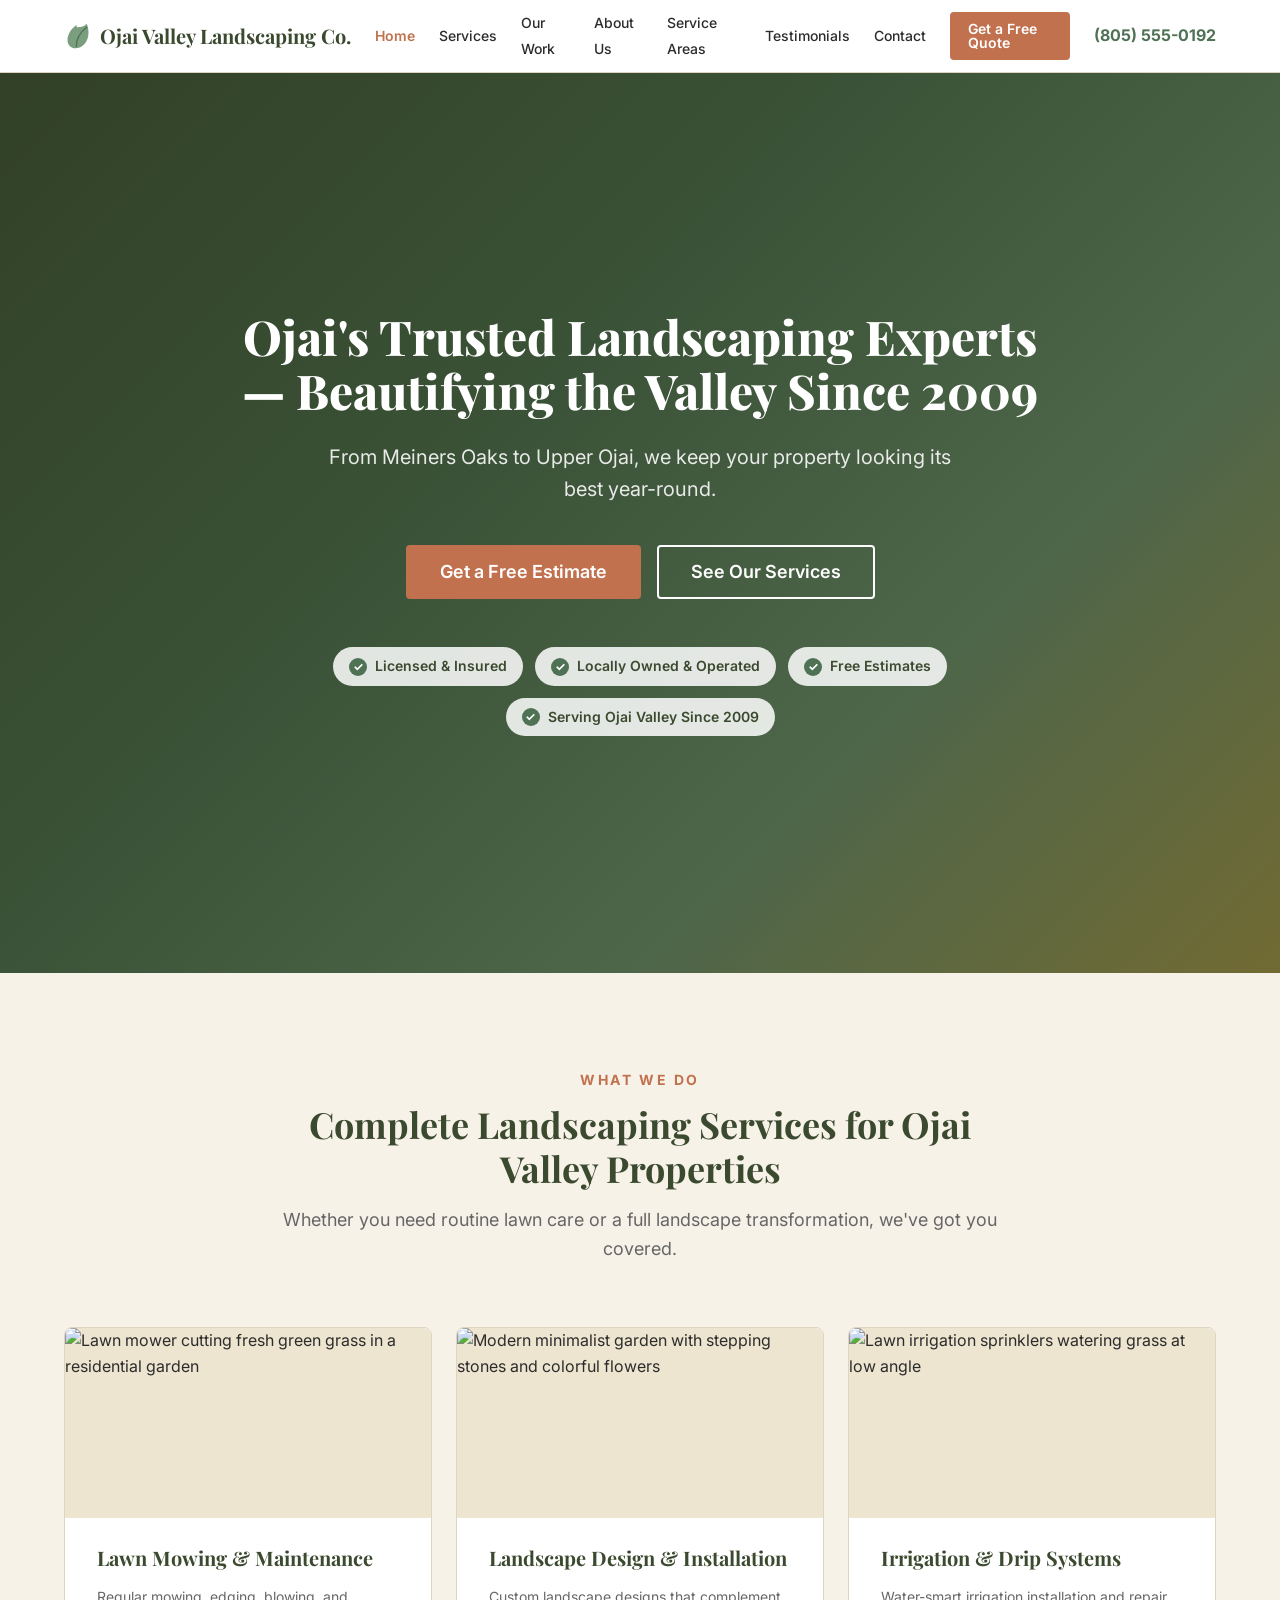
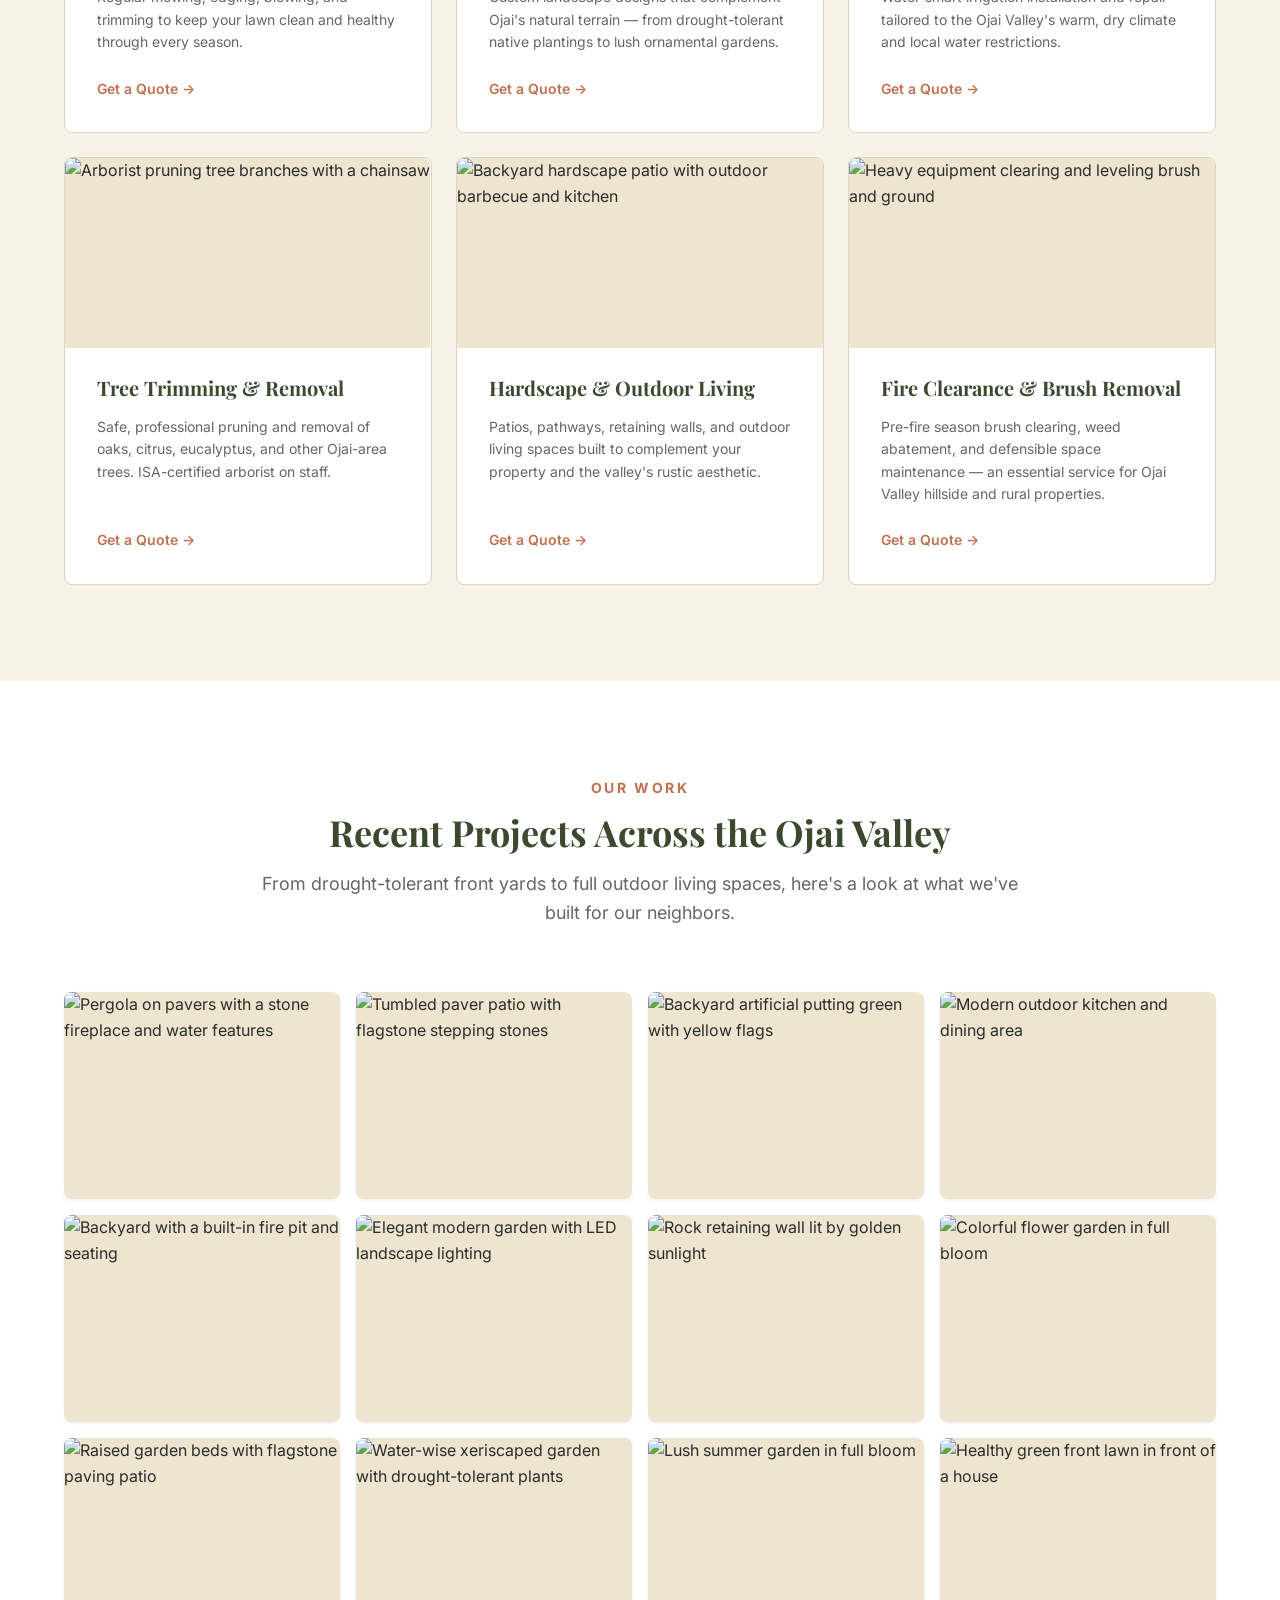
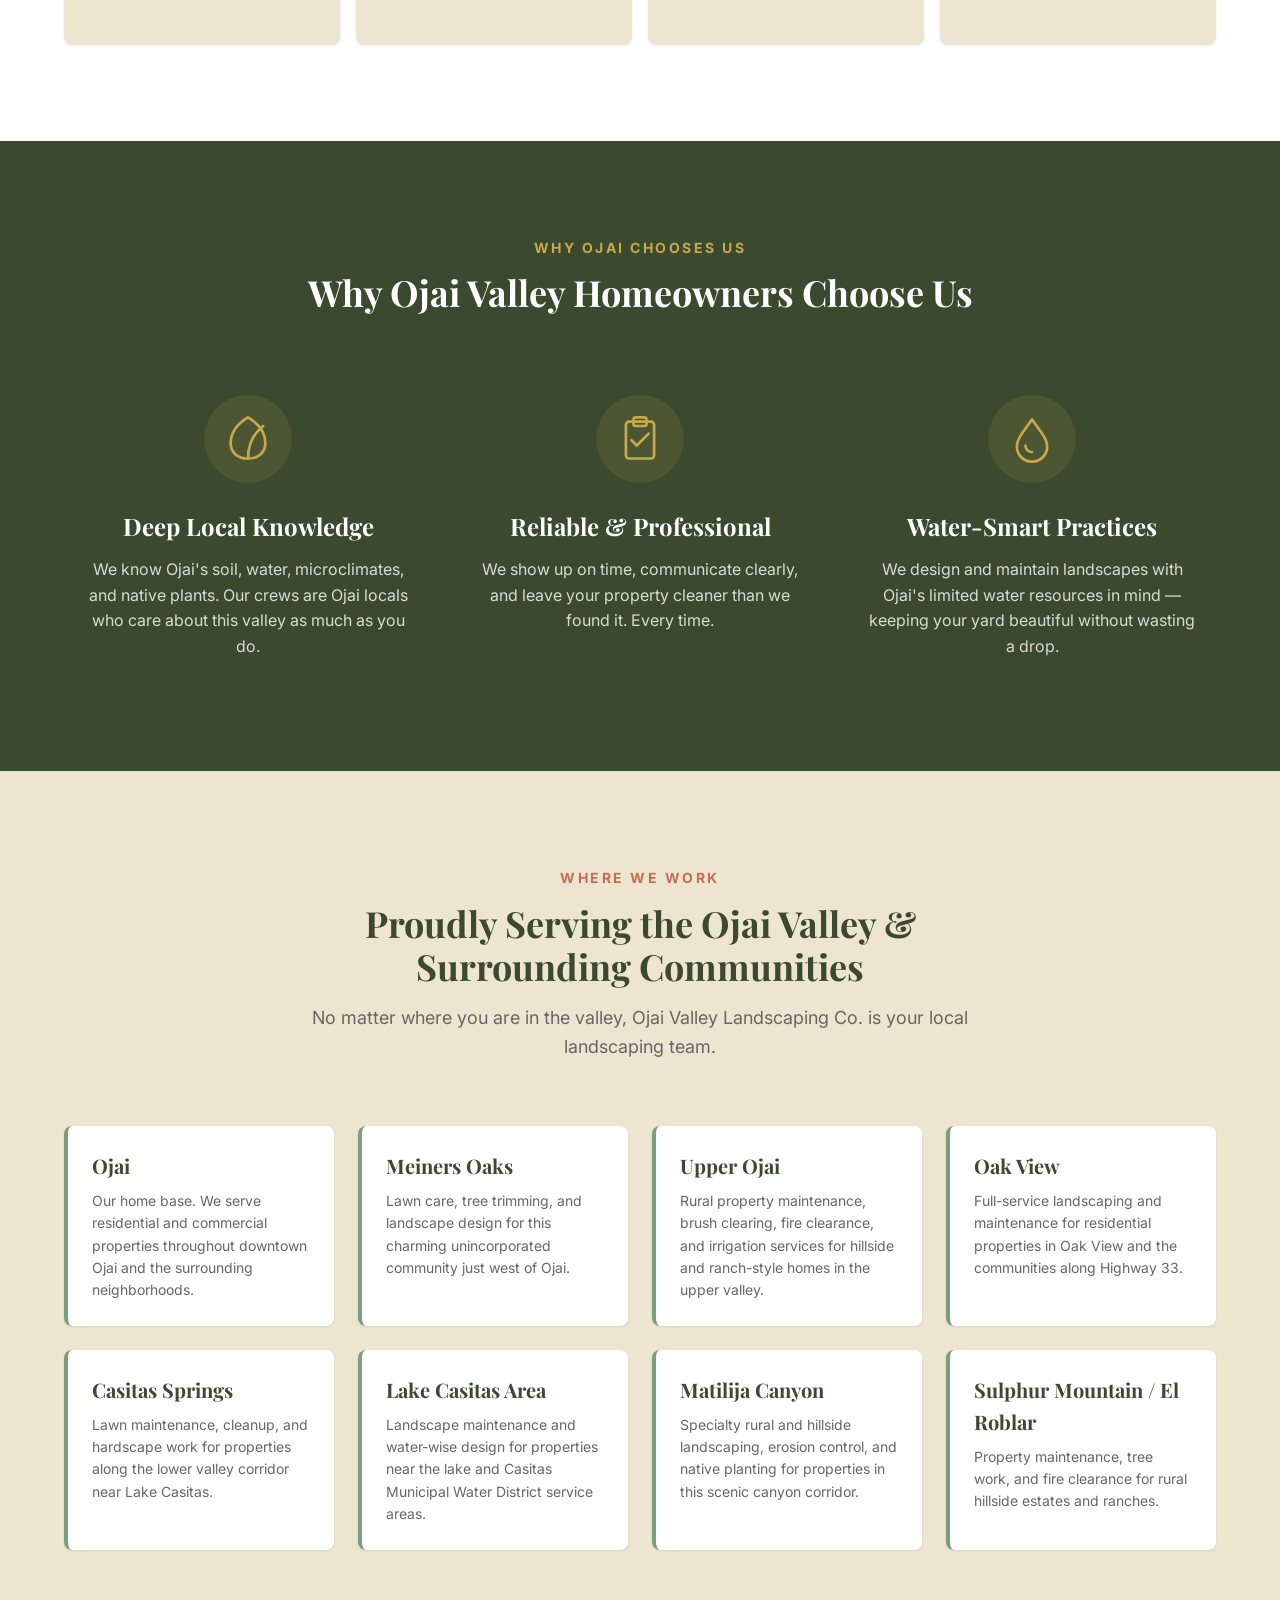
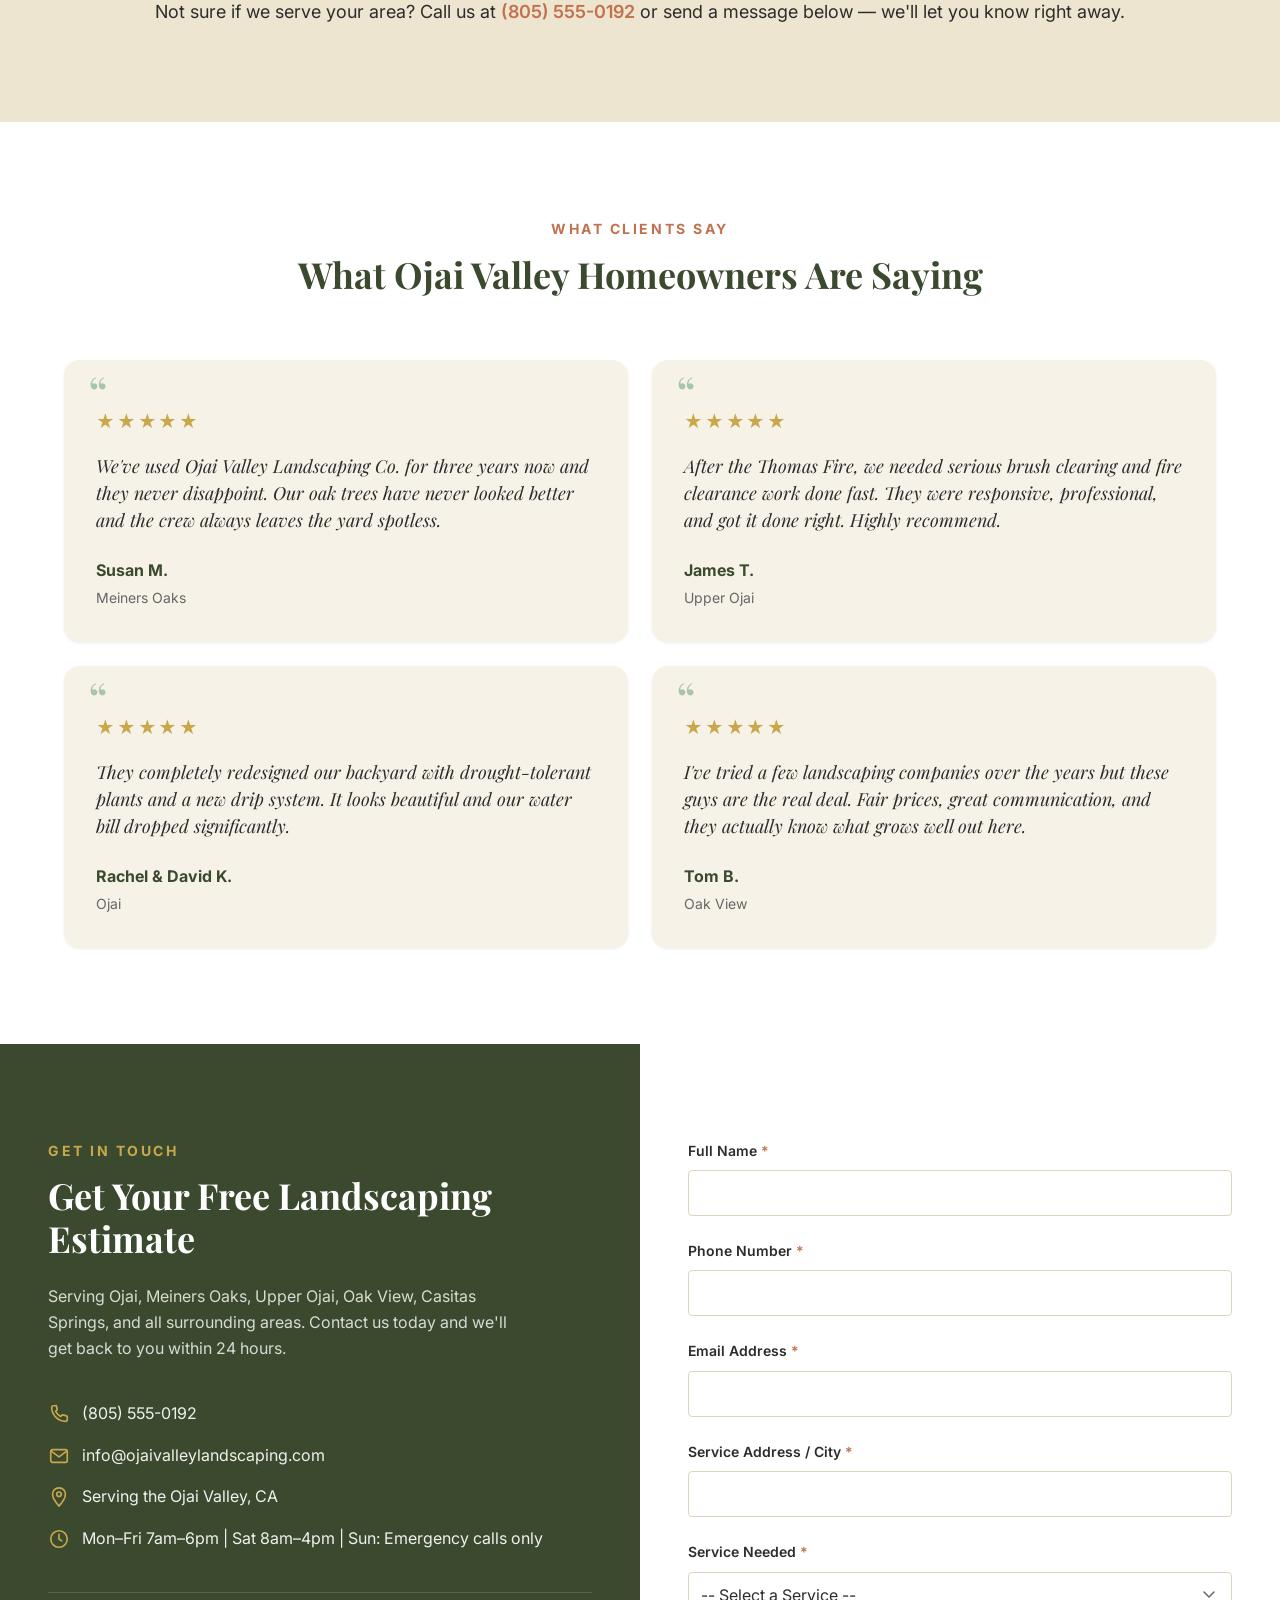
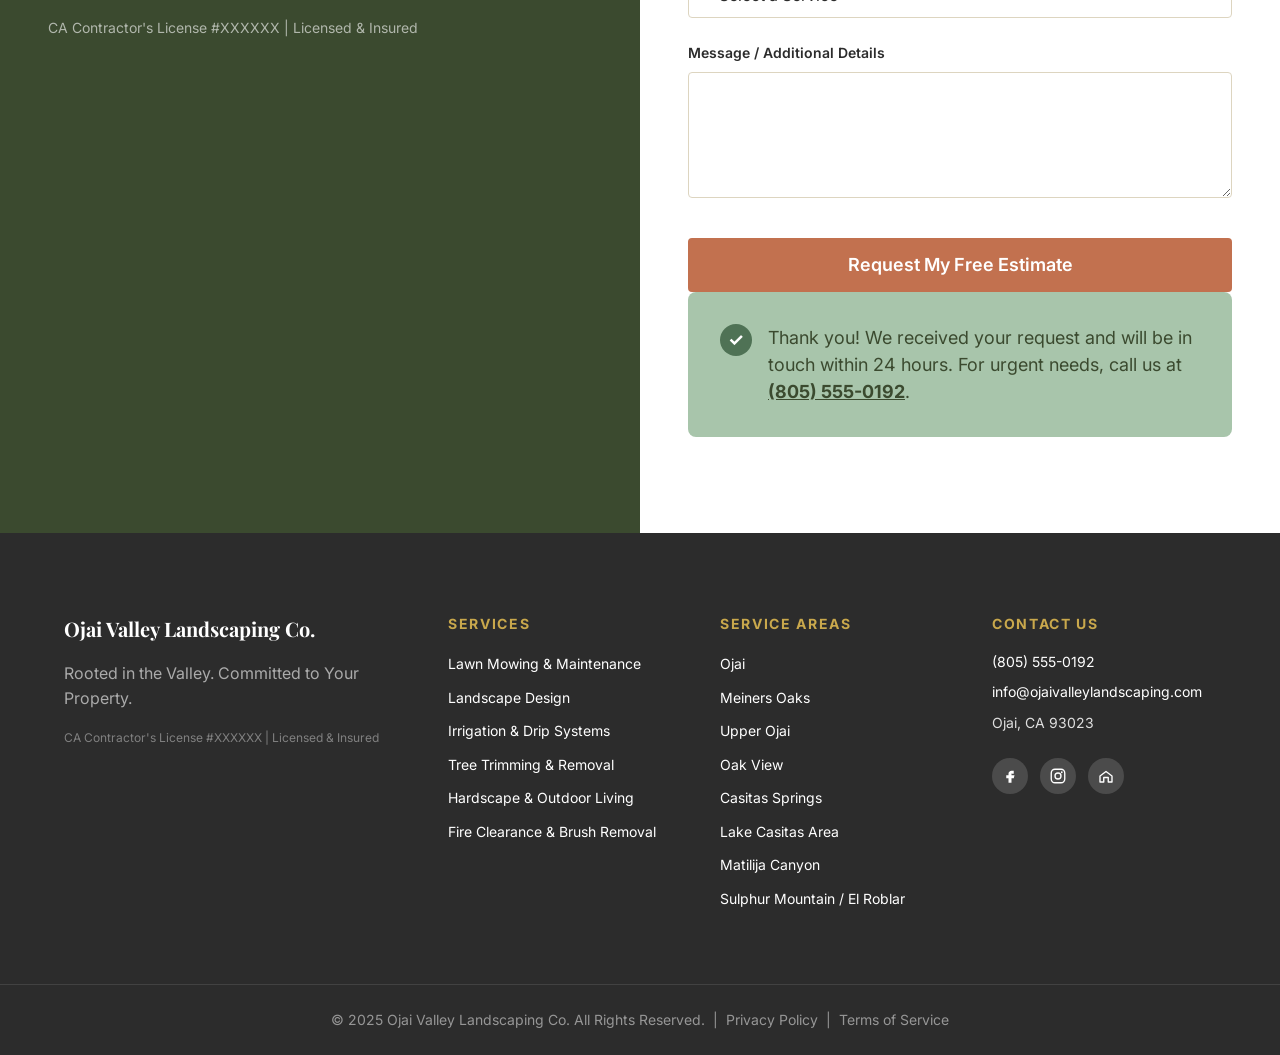
==== commit 35e1eaef: "Add real photography to hero, service cards, and new Our Work gallery - Hero now layers a landscapin" ====
--- a/index.html
+++ b/index.html
@@ -35,6 +35,7 @@
         <ul class="nav__list">
           <li><a href="#hero" class="nav__link">Home</a></li>
           <li><a href="#services" class="nav__link">Services</a></li>
+          <li><a href="#gallery" class="nav__link">Our Work</a></li>
           <li><a href="#why-us" class="nav__link">About Us</a></li>
           <li><a href="#service-areas" class="nav__link">Service Areas</a></li>
           <li><a href="#testimonials" class="nav__link">Testimonials</a></li>
@@ -86,11 +87,8 @@
         <div class="grid grid--3 services__grid">
 
           <article class="card service-card fade-in">
-            <div class="service-card__icon">
-              <svg viewBox="0 0 48 48" width="40" height="40" aria-hidden="true">
-                <path d="M8 40c2-12 4-16 4-24M16 40c1-14 2-18 4-26M24 40c0-16 1-20 2-28M32 40c-1-14 0-18 2-26M40 40c-2-12-3-16-2-24" fill="none" stroke="var(--color-sage-dark)" stroke-width="2.5" stroke-linecap="round"/>
-                <line x1="4" y1="42" x2="44" y2="42" stroke="var(--color-sage-dark)" stroke-width="2.5" stroke-linecap="round"/>
-              </svg>
+            <div class="service-card__media">
+              <img src="https://media.istockphoto.com/id/2150853972/photo/green-grass-cutting-with-lawn-mower-in-home-garden.jpg?s=612x612&w=0&k=20&c=EzSmAvWSwnbVbJxJP6fsMIDbGnPDmJ_VgpBUVUbO1aM=" alt="Lawn mower cutting fresh green grass in a residential garden" loading="lazy">
             </div>
             <h3 class="service-card__title">Lawn Mowing &amp; Maintenance</h3>
             <p class="service-card__desc">Regular mowing, edging, blowing, and trimming to keep your lawn clean and healthy through every season.</p>
@@ -98,11 +96,8 @@
           </article>
 
           <article class="card service-card fade-in">
-            <div class="service-card__icon">
-              <svg viewBox="0 0 48 48" width="40" height="40" aria-hidden="true">
-                <path d="M24 6c-7 4-11 9-11 15a11 11 0 0 0 22 0c0-6-4-11-11-15z" fill="none" stroke="var(--color-sage-dark)" stroke-width="2.5" stroke-linejoin="round"/>
-                <line x1="24" y1="20" x2="24" y2="42" stroke="var(--color-sage-dark)" stroke-width="2.5" stroke-linecap="round"/>
-              </svg>
+            <div class="service-card__media">
+              <img src="https://media.istockphoto.com/id/2245287606/photo/modern-minimalist-garden-with-stepping-stones-and-colorful-flowers.jpg?s=612x612&w=0&k=20&c=UU-UJNNEVZ_iwImfCpDex-Y0zGXA8h39qWBs2xUGsSY=" alt="Modern minimalist garden with stepping stones and colorful flowers" loading="lazy">
             </div>
             <h3 class="service-card__title">Landscape Design &amp; Installation</h3>
             <p class="service-card__desc">Custom landscape designs that complement Ojai's natural terrain — from drought-tolerant native plantings to lush ornamental gardens.</p>
@@ -110,10 +105,8 @@
           </article>
 
           <article class="card service-card fade-in">
-            <div class="service-card__icon">
-              <svg viewBox="0 0 48 48" width="40" height="40" aria-hidden="true">
-                <path d="M24 6c-6 8-11 14-11 20a11 11 0 0 0 22 0c0-6-5-12-11-20z" fill="none" stroke="var(--color-sage-dark)" stroke-width="2.5" stroke-linejoin="round"/>
-              </svg>
+            <div class="service-card__media">
+              <img src="https://media.istockphoto.com/id/172347234/photo/sprinklers-low.jpg?s=612x612&w=0&k=20&c=d4EU1xu-huGum55ABAtjfNWFpUDK3r2fl-WWOsKaC08=" alt="Lawn irrigation sprinklers watering grass at low angle" loading="lazy">
             </div>
             <h3 class="service-card__title">Irrigation &amp; Drip Systems</h3>
             <p class="service-card__desc">Water-smart irrigation installation and repair tailored to the Ojai Valley's warm, dry climate and local water restrictions.</p>
@@ -121,13 +114,8 @@
           </article>
 
           <article class="card service-card fade-in">
-            <div class="service-card__icon">
-              <svg viewBox="0 0 48 48" width="40" height="40" aria-hidden="true">
-                <circle cx="24" cy="18" r="12" fill="none" stroke="var(--color-sage-dark)" stroke-width="2.5"/>
-                <line x1="24" y1="30" x2="24" y2="44" stroke="var(--color-sage-dark)" stroke-width="2.5" stroke-linecap="round"/>
-                <line x1="24" y1="36" x2="18" y2="30" stroke="var(--color-sage-dark)" stroke-width="2.5" stroke-linecap="round"/>
-                <line x1="24" y1="36" x2="30" y2="30" stroke="var(--color-sage-dark)" stroke-width="2.5" stroke-linecap="round"/>
-              </svg>
+            <div class="service-card__media">
+              <img src="https://media.istockphoto.com/id/457790295/photo/tree-service-arborist-pruning-trimming-cutting-diseased-branches-with-chainsaw.jpg?s=612x612&w=0&k=20&c=0prSggo7LM7guW7-X3NDj8xq_eRqz6kA0MofEefTuK8=" alt="Arborist pruning tree branches with a chainsaw" loading="lazy">
             </div>
             <h3 class="service-card__title">Tree Trimming &amp; Removal</h3>
             <p class="service-card__desc">Safe, professional pruning and removal of oaks, citrus, eucalyptus, and other Ojai-area trees. ISA-certified arborist on staff.</p>
@@ -135,12 +123,8 @@
           </article>
 
           <article class="card service-card fade-in">
-            <div class="service-card__icon">
-              <svg viewBox="0 0 48 48" width="40" height="40" aria-hidden="true">
-                <rect x="5" y="10" width="16" height="11" rx="2" fill="none" stroke="var(--color-sage-dark)" stroke-width="2.5"/>
-                <rect x="27" y="10" width="16" height="11" rx="2" fill="none" stroke="var(--color-sage-dark)" stroke-width="2.5"/>
-                <rect x="16" y="27" width="16" height="11" rx="2" fill="none" stroke="var(--color-sage-dark)" stroke-width="2.5"/>
-              </svg>
+            <div class="service-card__media">
+              <img src="https://media.istockphoto.com/id/1211179492/photo/backyard-hardscape-patio-with-outdoor-barbecue-and-kitchen.jpg?s=612x612&w=0&k=20&c=z768rV5wm1901kArG-Jvk2eLi3SwjNZbbyjb-EDRKvs=" alt="Backyard hardscape patio with outdoor barbecue and kitchen" loading="lazy">
             </div>
             <h3 class="service-card__title">Hardscape &amp; Outdoor Living</h3>
             <p class="service-card__desc">Patios, pathways, retaining walls, and outdoor living spaces built to complement your property and the valley's rustic aesthetic.</p>
@@ -148,17 +132,76 @@
           </article>
 
           <article class="card service-card fade-in">
-            <div class="service-card__icon">
-              <svg viewBox="0 0 48 48" width="40" height="40" aria-hidden="true">
-                <path d="M26 4c1 6-2 9-5 12-2-2-3-4-3-7-4 3-8 8-8 14a14 14 0 0 0 28 0c0-9-6-15-12-19z" fill="none" stroke="var(--color-sage-dark)" stroke-width="2.5" stroke-linejoin="round"/>
-                <path d="M19 28a5 5 0 0 0 5 5" fill="none" stroke="var(--color-sage-dark)" stroke-width="2.5" stroke-linecap="round"/>
-              </svg>
+            <div class="service-card__media">
+              <img src="https://media.istockphoto.com/id/1213614282/photo/bulldozer-moving-leveling-ground-at-construction-site.jpg?s=612x612&w=0&k=20&c=J--K5PNYcy_PIjbm-HoGOlIuOgRh4yy18NaLaC7BU1A=" alt="Heavy equipment clearing and leveling brush and ground" loading="lazy">
             </div>
             <h3 class="service-card__title">Fire Clearance &amp; Brush Removal</h3>
             <p class="service-card__desc">Pre-fire season brush clearing, weed abatement, and defensible space maintenance — an essential service for Ojai Valley hillside and rural properties.</p>
             <a href="#contact" class="card__link">Get a Quote &rarr;</a>
           </article>
 
+        </div>
+      </div>
+    </section>
+
+    <!-- ============================= GALLERY ============================= -->
+    <section id="gallery" class="section section--white fade-in">
+      <div class="container">
+        <div class="section__head">
+          <p class="eyebrow eyebrow--terracotta">OUR WORK</p>
+          <h2 class="section__title">Recent Projects Across the Ojai Valley</h2>
+          <p class="section__subtitle">From drought-tolerant front yards to full outdoor living spaces, here's a look at what we've built for our neighbors.</p>
+        </div>
+
+        <div class="gallery__grid">
+          <figure class="gallery__item fade-in">
+            <img src="https://media.istockphoto.com/id/2168487231/photo/large-gray-pergola-on-pavers-with-stone-fireplace-and-waterfall-urns-for-backyard-oasis.jpg?s=612x612&w=0&k=20&c=r73pWzPWRGdZ7yl12LXrDZsErUIk1UEywS8P-NHW-Aw=" alt="Pergola on pavers with a stone fireplace and water features" loading="lazy">
+            <figcaption class="gallery__caption">Backyard Pergola &amp; Stone Fireplace</figcaption>
+          </figure>
+          <figure class="gallery__item fade-in">
+            <img src="https://media.istockphoto.com/id/1428026698/photo/hardscape-details-of-a-tumbled-paver-patio-flagstone-stepping-stones-and-horizontal-cedar.jpg?s=612x612&w=0&k=20&c=jchvL0WPgknOrxigRVwH-Latj6RWsDP7lrWUuSXiSyw=" alt="Tumbled paver patio with flagstone stepping stones" loading="lazy">
+            <figcaption class="gallery__caption">Paver Patio &amp; Stepping Stones</figcaption>
+          </figure>
+          <figure class="gallery__item fade-in">
+            <img src="https://synlawncolorado.com/wp-content/uploads/2023/08/backyard-putting-green-yellow-flags.webp" alt="Backyard artificial putting green with yellow flags" loading="lazy">
+            <figcaption class="gallery__caption">Backyard Putting Green</figcaption>
+          </figure>
+          <figure class="gallery__item fade-in">
+            <img src="https://media.istockphoto.com/id/2175974253/photo/modern-outdoor-kitchen-and-dining-area.jpg?s=612x612&w=0&k=20&c=eCNsPRDfUVKMmad9WRg3ub68Ox2EphECxCP1g9EXUU0=" alt="Modern outdoor kitchen and dining area" loading="lazy">
+            <figcaption class="gallery__caption">Outdoor Kitchen &amp; Dining</figcaption>
+          </figure>
+          <figure class="gallery__item fade-in">
+            <img src="https://media.istockphoto.com/id/2155899995/photo/backyard-with-a-fire-pit-in-a-new-construction-home-in-encino-california.jpg?s=612x612&w=0&k=20&c=U7XvrW_7EDR3c_ZFMJ-d7pGL0XDTYpNiNta8s7ZJmpE=" alt="Backyard with a built-in fire pit and seating" loading="lazy">
+            <figcaption class="gallery__caption">Fire Pit &amp; Lounge Area</figcaption>
+          </figure>
+          <figure class="gallery__item fade-in">
+            <img src="https://media.istockphoto.com/id/2150168202/photo/elegant-and-modern-garden-led-lighting.jpg?s=612x612&w=0&k=20&c=QsS03RA0FvXo7JQ91cCourIBIxpjLHAS040Fo8UWPsc=" alt="Elegant modern garden with LED landscape lighting" loading="lazy">
+            <figcaption class="gallery__caption">Landscape Lighting Design</figcaption>
+          </figure>
+          <figure class="gallery__item fade-in">
+            <img src="https://media.istockphoto.com/id/117187022/photo/filtered-golden-sunlight-iluminates-rock-retaining-wall.jpg?s=612x612&w=0&k=20&c=qtnxwfdFGQp70HLBvRs-rEuokCfeld7iQWLmxvt7bvs=" alt="Rock retaining wall lit by golden sunlight" loading="lazy">
+            <figcaption class="gallery__caption">Natural Stone Retaining Wall</figcaption>
+          </figure>
+          <figure class="gallery__item fade-in">
+            <img src="https://media.istockphoto.com/id/153194946/photo/colorful-flower-garden.jpg?s=612x612&w=0&k=20&c=dPDsyi3bTz9iRIuRYKAxloHkINauALfXezrydhI006U=" alt="Colorful flower garden in full bloom" loading="lazy">
+            <figcaption class="gallery__caption">Ornamental Flower Garden</figcaption>
+          </figure>
+          <figure class="gallery__item fade-in">
+            <img src="https://media.istockphoto.com/id/471348728/photo/image-of-raised-garden-beds-with-flagstone-paving-patio-wheelchair-friendly.jpg?s=612x612&w=0&k=20&c=P2d0dSsrC8J1ZTIjHtPoyBM4tvVu8L0H2Rx3zvC9uAQ=" alt="Raised garden beds with flagstone paving patio" loading="lazy">
+            <figcaption class="gallery__caption">Raised Beds &amp; Flagstone Patio</figcaption>
+          </figure>
+          <figure class="gallery__item fade-in">
+            <img src="https://media.istockphoto.com/id/2156689384/photo/water-conservation-featured-in-a-simple-well-designed-xeriscaped-garden.jpg?s=612x612&w=0&k=20&c=zDu30qvg8vIJKLvLduHJ5edcLbIHPkpwcl0ndq9prtg=" alt="Water-wise xeriscaped garden with drought-tolerant plants" loading="lazy">
+            <figcaption class="gallery__caption">Water-Wise Xeriscape</figcaption>
+          </figure>
+          <figure class="gallery__item fade-in">
+            <img src="https://media.istockphoto.com/id/164963728/photo/beautiful-summer-garden.jpg?s=612x612&w=0&k=20&c=NeQjkyBlB_0RY8vHhqPPn--4lmdtqgolsxmyp_lLQKY=" alt="Lush summer garden in full bloom" loading="lazy">
+            <figcaption class="gallery__caption">Full-Season Garden Care</figcaption>
+          </figure>
+          <figure class="gallery__item fade-in">
+            <img src="https://media.istockphoto.com/id/1387980624/photo/grass-field-meadow-green-on-the-garden-front-of-the-house.jpg?s=612x612&w=0&k=20&c=DeCFI5D28BmbzQMefRK9WZBd_2dSLMsiAg4aSrlnpHU=" alt="Healthy green front lawn in front of a house" loading="lazy">
+            <figcaption class="gallery__caption">Front-Yard Lawn Renewal</figcaption>
+          </figure>
         </div>
       </div>
     </section>
--- a/css/styles.css
+++ b/css/styles.css
@@ -329,7 +329,13 @@
   display: flex;
   align-items: center;
   text-align: center;
-  background: linear-gradient(135deg, #3B4A2F 0%, #4F7255 40%, #7A9E7E 70%, #C9A84C 100%);
+  /* Real photo layered over the brand gradient (gradient shows as fallback while loading) */
+  background-image:
+    url("https://media.istockphoto.com/id/483785475/photo/professional-landscaping.jpg?s=612x612&w=0&k=20&c=9jzH5rBOGkTVSYvOg194G7_U2sC32u9KXXYp7vvZbcY="),
+    linear-gradient(135deg, #3B4A2F 0%, #4F7255 40%, #7A9E7E 70%, #C9A84C 100%);
+  background-size: cover, cover;
+  background-position: center, center;
+  background-repeat: no-repeat, no-repeat;
   overflow: hidden;
 }
 
@@ -420,15 +426,24 @@
   border-color: var(--color-sage);
 }
 
-.service-card__icon {
-  display: inline-flex;
-  align-items: center;
-  justify-content: center;
-  width: 64px;
-  height: 64px;
-  border-radius: var(--radius-md);
-  background: var(--color-cream);
-  margin-bottom: var(--space-4);
+.service-card__media {
+  /* Bleed the photo to the card edges (card has --space-8 padding) with rounded top */
+  margin: calc(-1 * var(--space-8)) calc(-1 * var(--space-8)) var(--space-6);
+  height: 190px;
+  overflow: hidden;
+  border-radius: var(--radius-md) var(--radius-md) 0 0;
+  background: var(--color-cream-dark);
+}
+
+.service-card__media img {
+  width: 100%;
+  height: 100%;
+  object-fit: cover;
+  transition: transform var(--transition);
+}
+
+.card:hover .service-card__media img {
+  transform: scale(1.05);
 }
 
 .service-card__title {
@@ -454,6 +469,53 @@
 }
 
 .card__link:hover { color: var(--color-terracotta-dark); }
+
+/* ============================= GALLERY ============================= */
+.gallery__grid {
+  display: grid;
+  grid-template-columns: repeat(4, 1fr);
+  gap: var(--space-4);
+}
+
+.gallery__item {
+  position: relative;
+  margin: 0;
+  border-radius: var(--radius-md);
+  overflow: hidden;
+  box-shadow: var(--shadow-sm);
+  aspect-ratio: 4 / 3;
+  background: var(--color-cream-dark); /* graceful fallback while/if image doesn't load */
+}
+
+.gallery__item img {
+  width: 100%;
+  height: 100%;
+  object-fit: cover;
+  transition: transform var(--transition);
+}
+
+.gallery__item:hover img {
+  transform: scale(1.07);
+}
+
+.gallery__caption {
+  position: absolute;
+  inset: auto 0 0 0;
+  padding: var(--space-6) var(--space-4) var(--space-3);
+  font-family: var(--font-display);
+  font-weight: 600;
+  font-size: var(--text-sm);
+  color: var(--color-white);
+  background: linear-gradient(to top, rgba(43, 58, 31, 0.85), rgba(43, 58, 31, 0));
+  opacity: 0;
+  transform: translateY(8px);
+  transition: opacity var(--transition), transform var(--transition);
+}
+
+.gallery__item:hover .gallery__caption {
+  opacity: 1;
+  transform: translateY(0);
+}
 
 /* ============================= WHY CHOOSE US ============================= */
 .why-col {
@@ -856,6 +918,8 @@
 @media (max-width: 992px) {
   .grid--3 { grid-template-columns: repeat(2, 1fr); }
   .grid--4 { grid-template-columns: repeat(2, 1fr); }
+
+  .gallery__grid { grid-template-columns: repeat(2, 1fr); }
 
   .footer__grid {
     grid-template-columns: repeat(2, 1fr);
@@ -919,6 +983,11 @@
   .grid--3 { grid-template-columns: 1fr; }
   .grid--4 { grid-template-columns: 1fr; }
 
+  .gallery__grid { grid-template-columns: repeat(2, 1fr); gap: var(--space-3); }
+
+  /* Captions can't rely on hover on touch devices, so keep them visible */
+  .gallery__caption { opacity: 1; transform: none; }
+
   .section { padding-block: var(--space-16); }
 
   .section__head { margin-bottom: var(--space-12); }
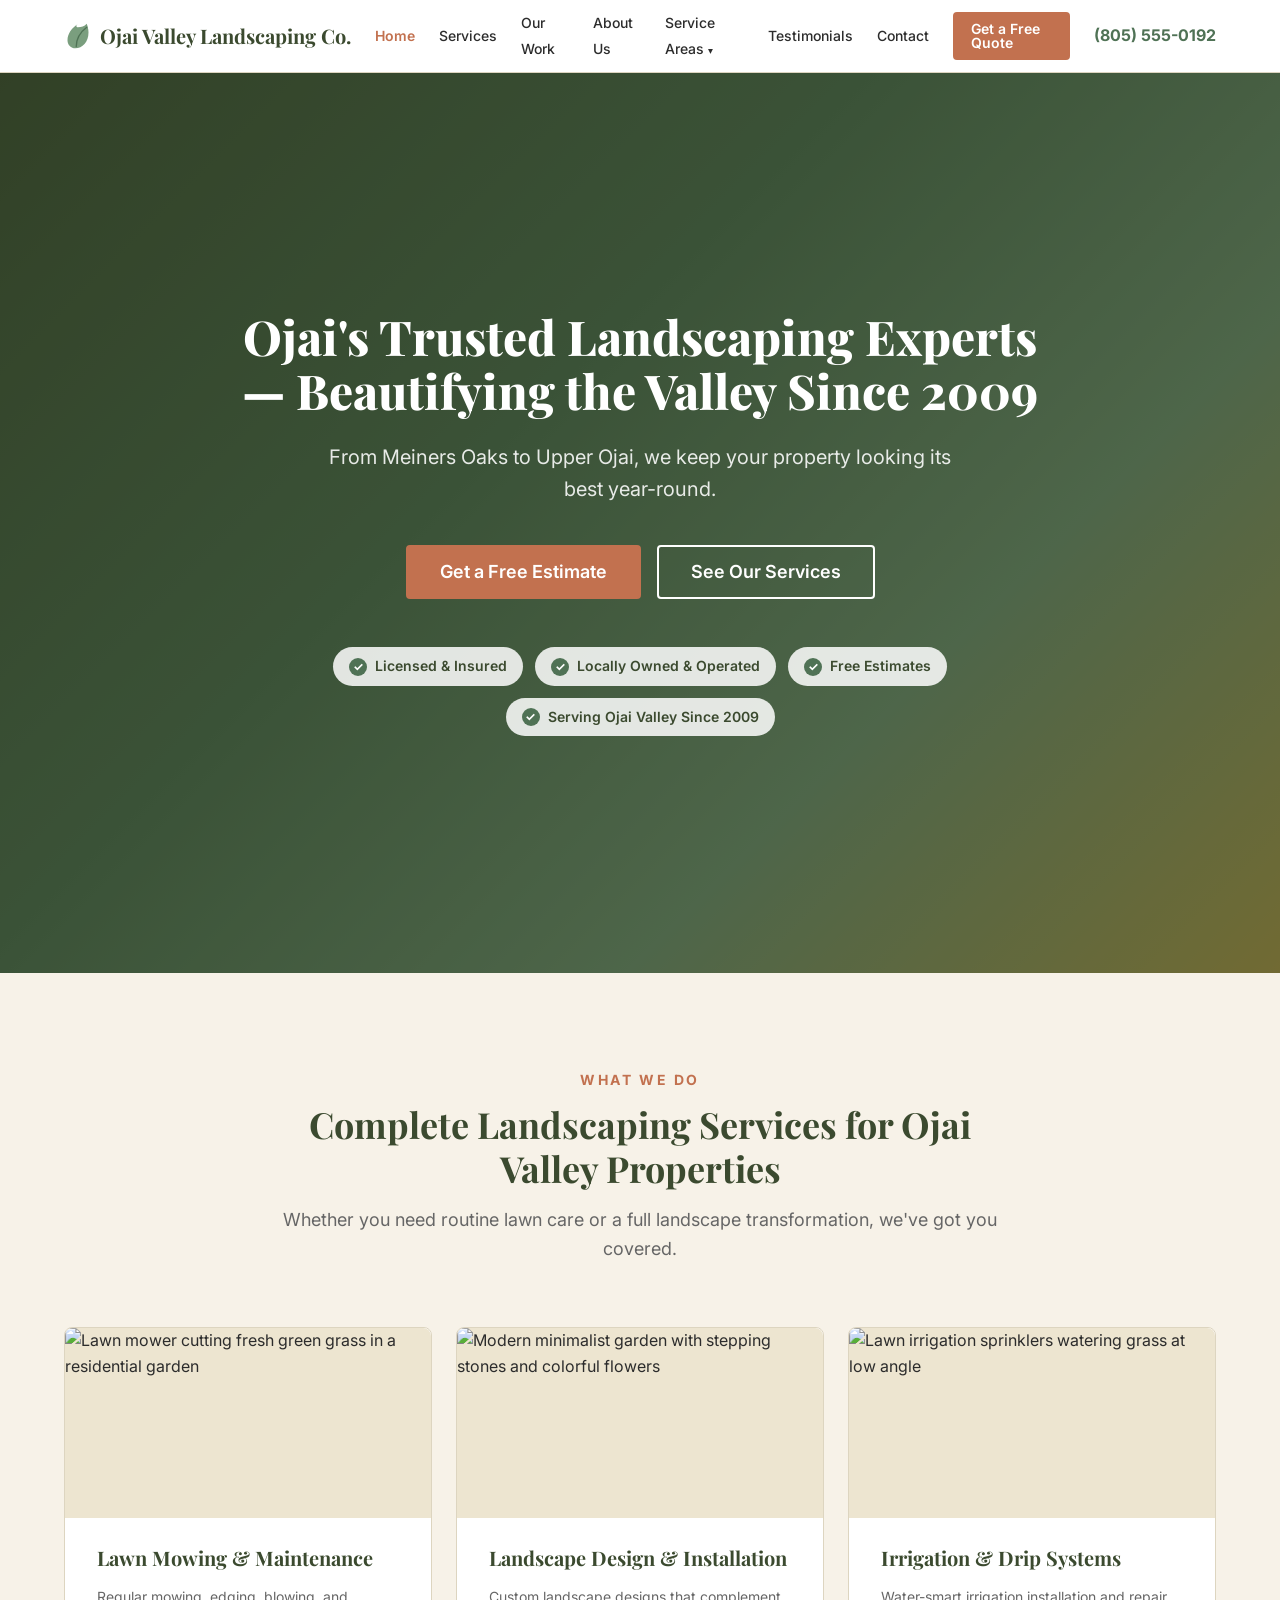
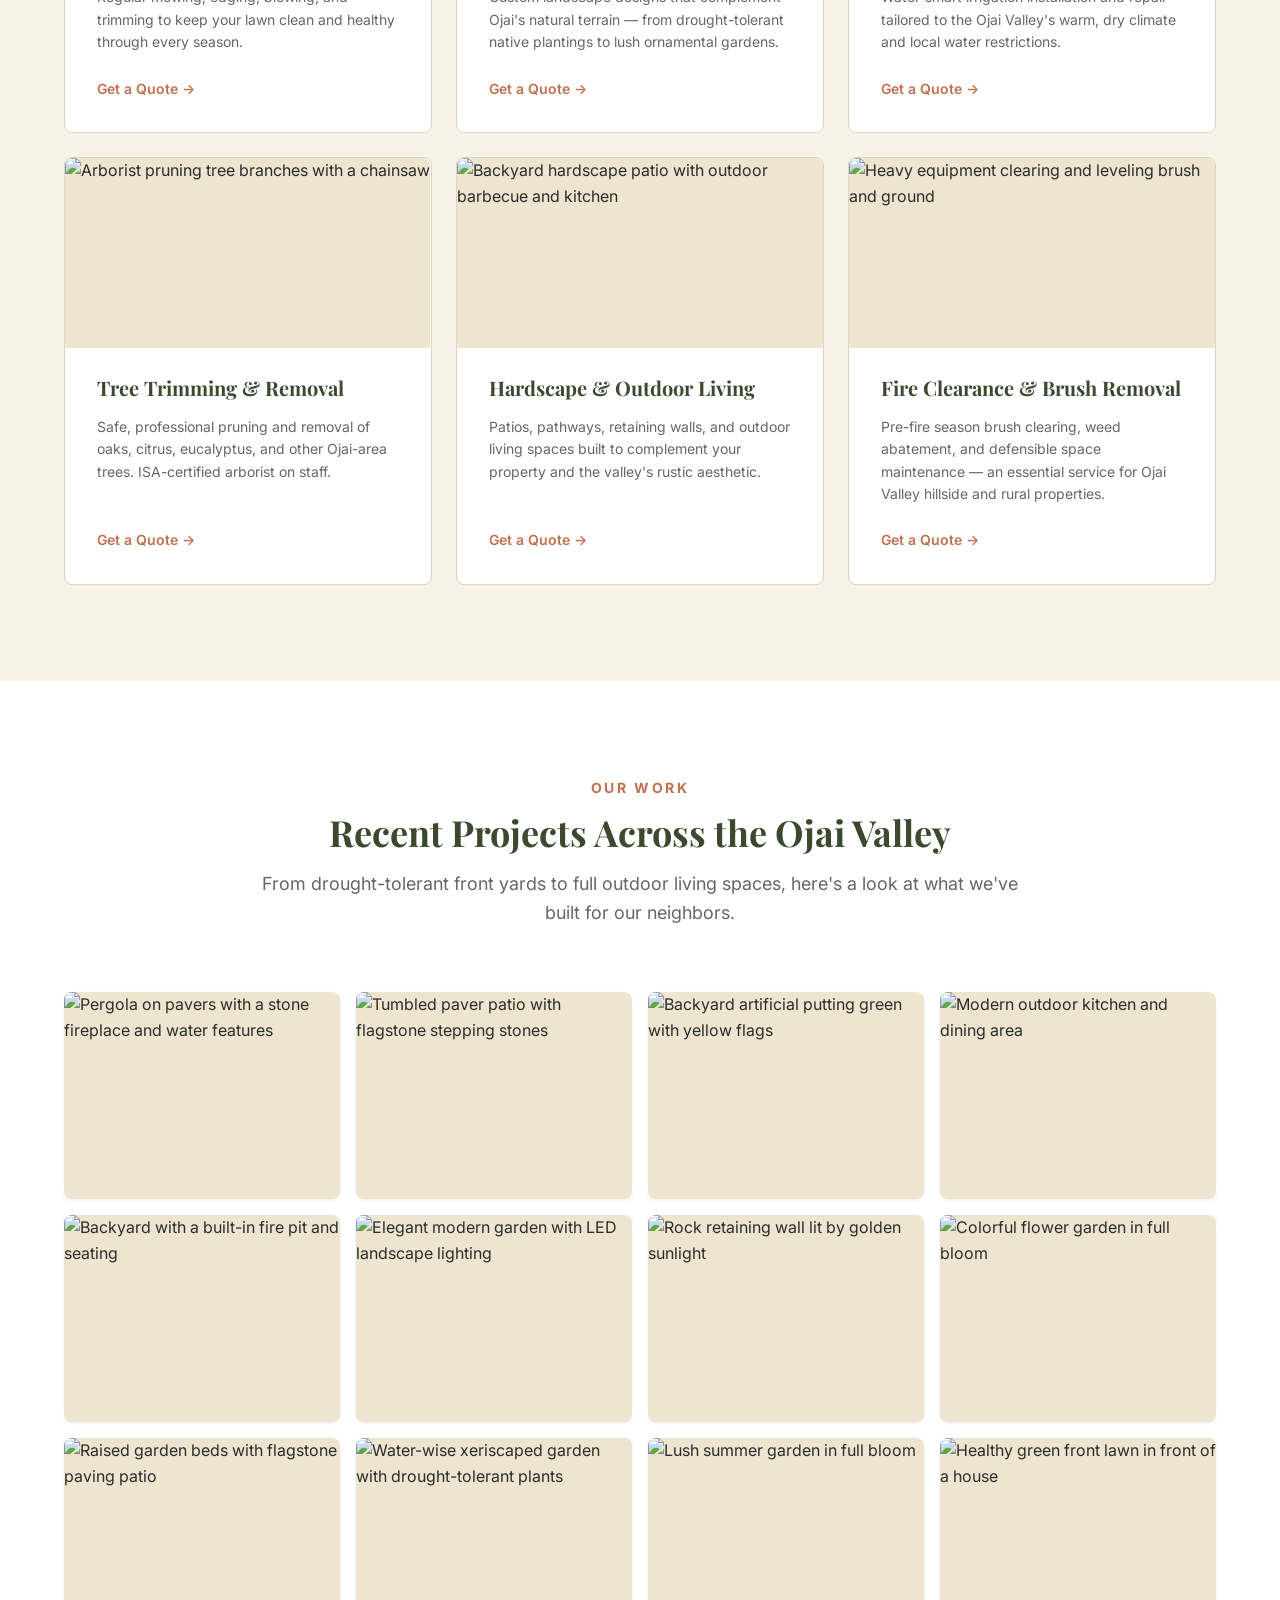
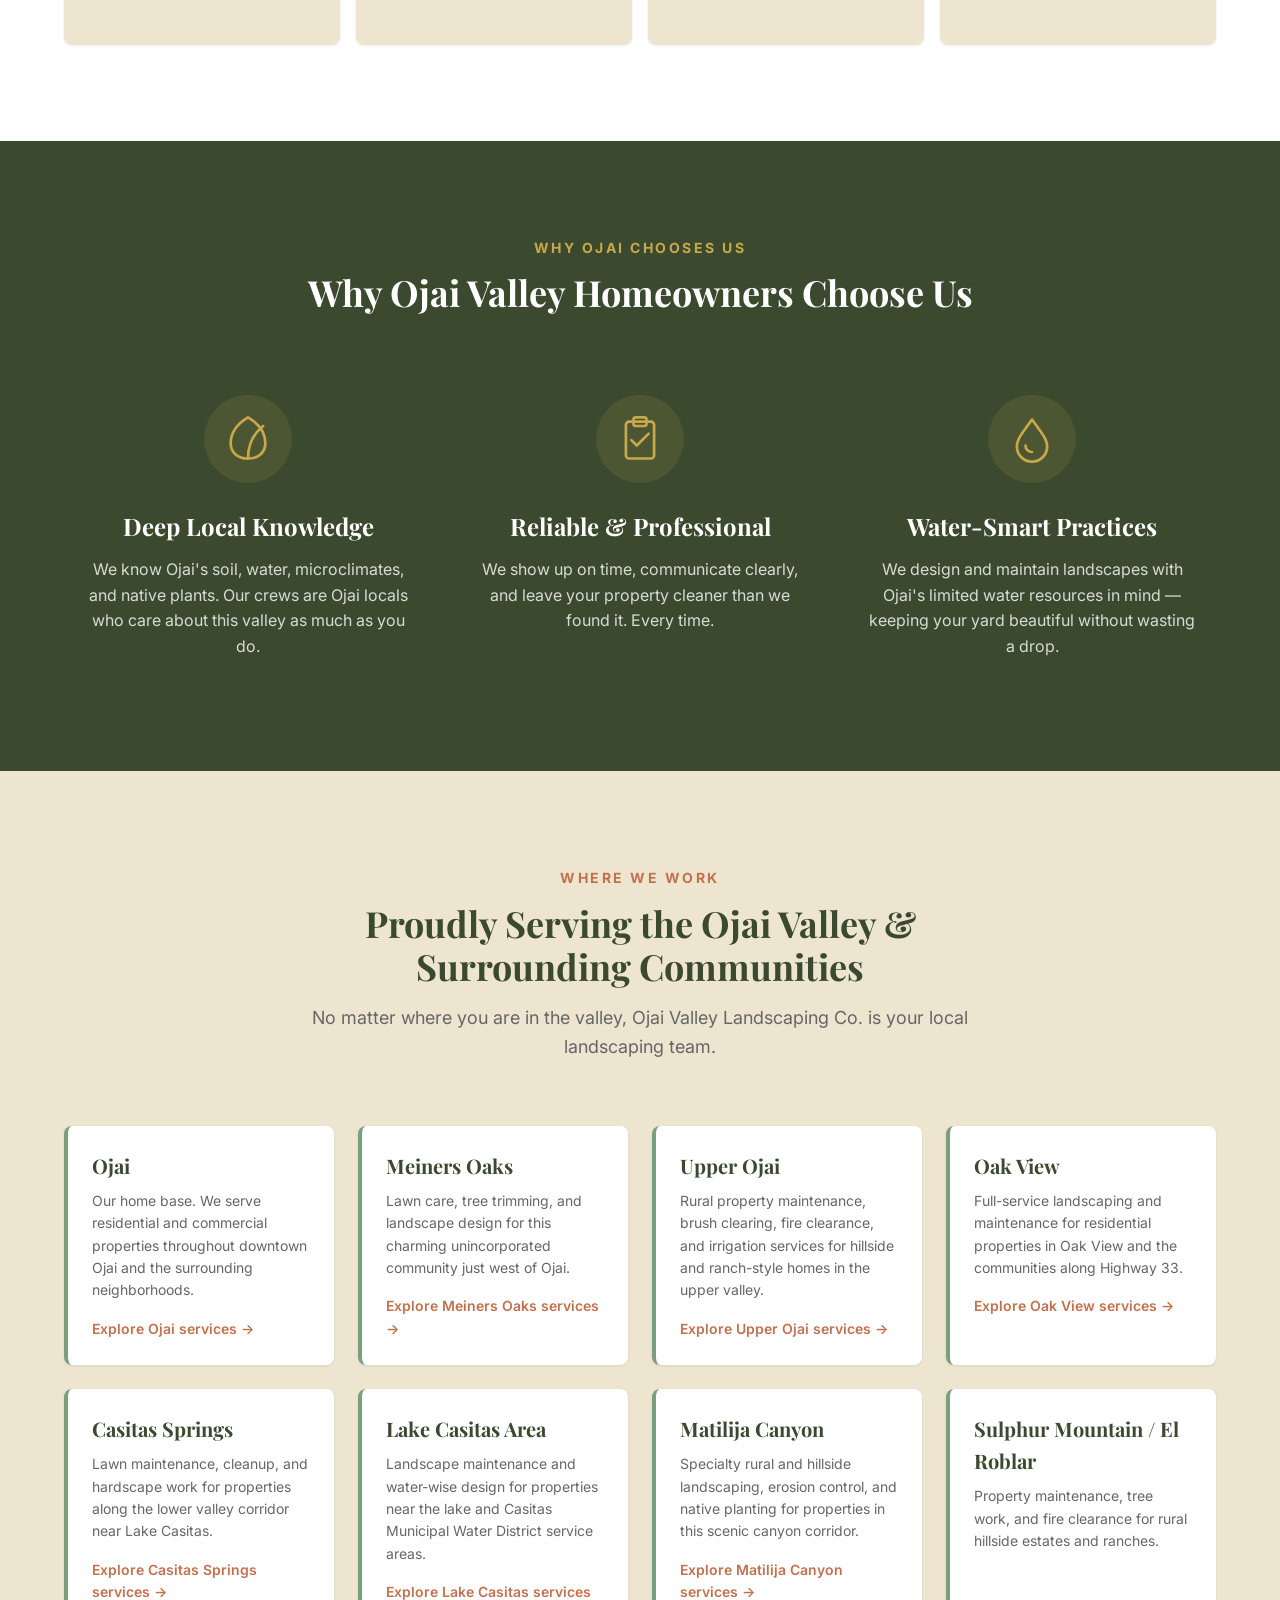
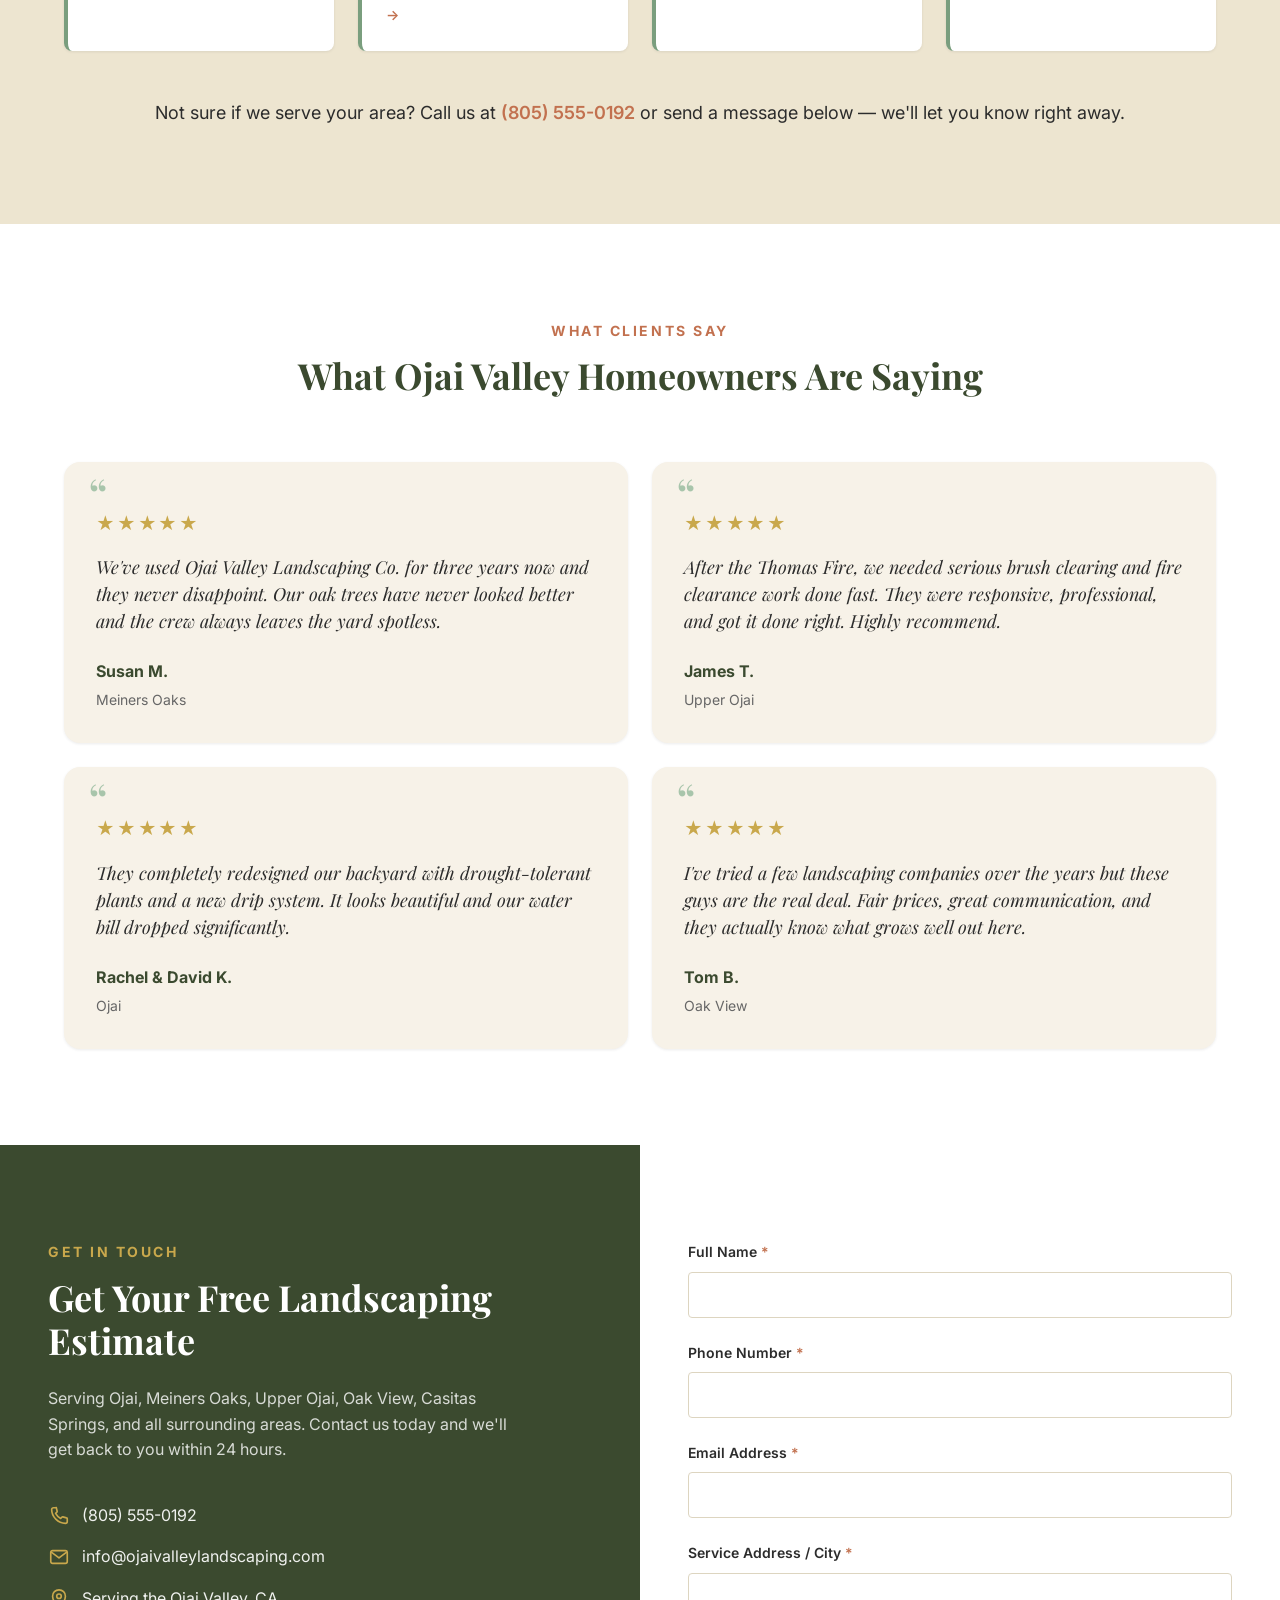
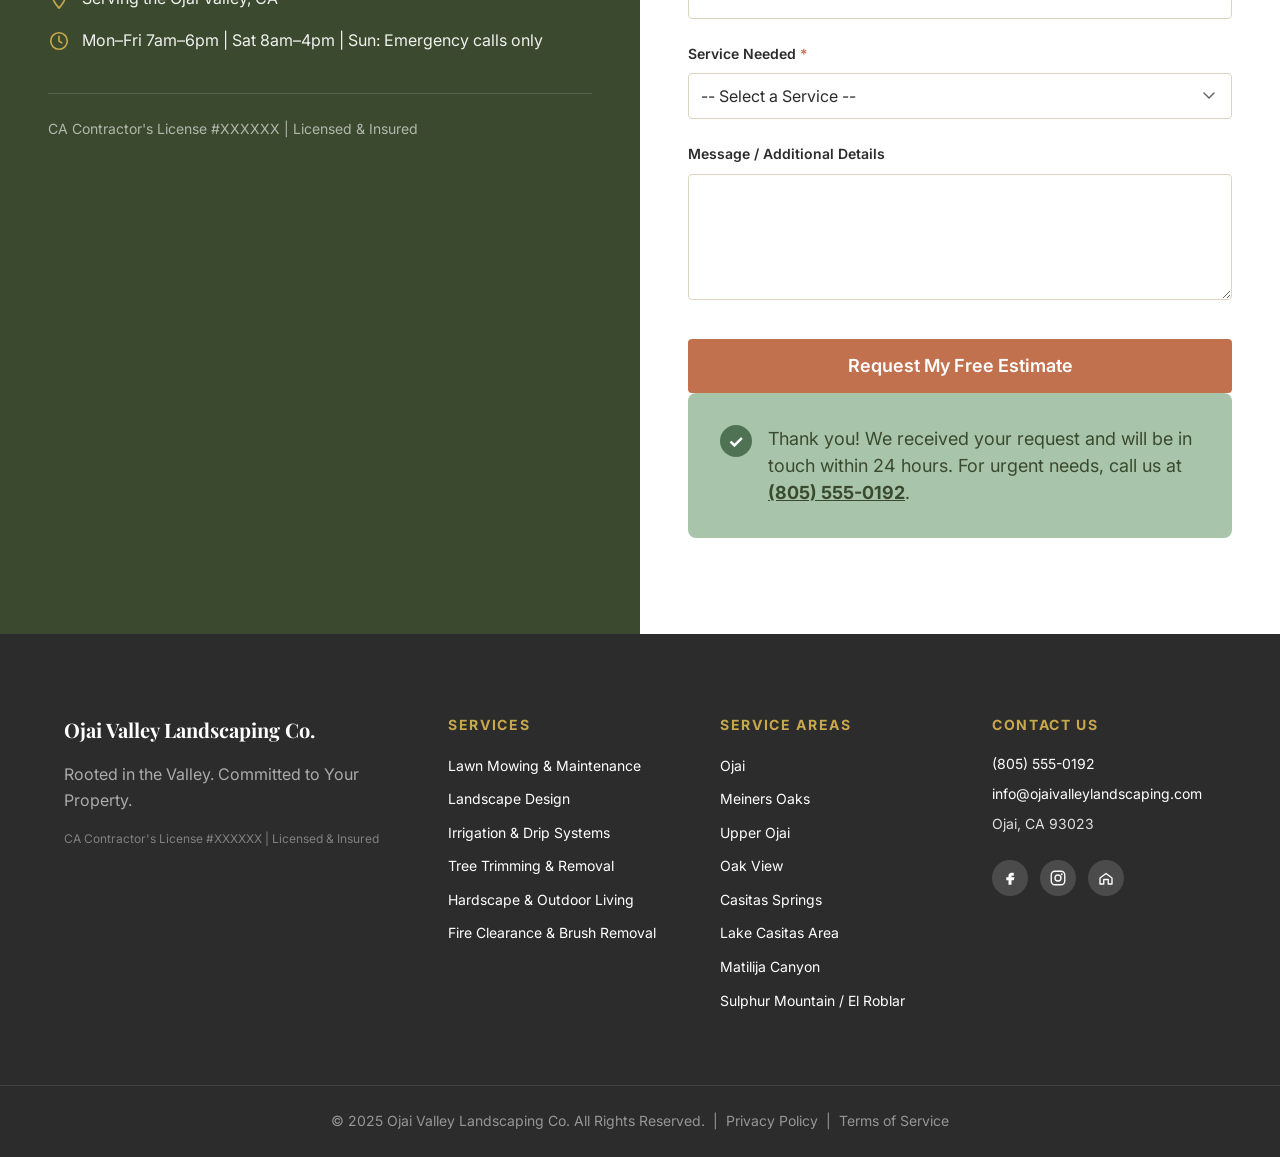
==== commit c8b4d5c7: "Add individual service-area pages and Service Areas nav dropdown - New /areas/ pages for Ojai, Meine" ====
--- a/index.html
+++ b/index.html
@@ -37,7 +37,18 @@
           <li><a href="#services" class="nav__link">Services</a></li>
           <li><a href="#gallery" class="nav__link">Our Work</a></li>
           <li><a href="#why-us" class="nav__link">About Us</a></li>
-          <li><a href="#service-areas" class="nav__link">Service Areas</a></li>
+          <li class="nav__item nav__item--dropdown">
+            <a href="#service-areas" class="nav__link nav__dropdown-toggle" aria-haspopup="true" aria-expanded="false">Service Areas <span class="nav__caret" aria-hidden="true">&#9662;</span></a>
+            <ul class="nav__dropdown">
+              <li><a href="areas/ojai.html" class="nav__sublink">Ojai</a></li>
+              <li><a href="areas/meiners-oaks.html" class="nav__sublink">Meiners Oaks</a></li>
+              <li><a href="areas/oak-view.html" class="nav__sublink">Oak View</a></li>
+              <li><a href="areas/casitas-springs.html" class="nav__sublink">Casitas Springs</a></li>
+              <li><a href="areas/upper-ojai.html" class="nav__sublink">Upper Ojai</a></li>
+              <li><a href="areas/lake-casitas.html" class="nav__sublink">Lake Casitas</a></li>
+              <li><a href="areas/matilija-canyon.html" class="nav__sublink">Matilija Canyon</a></li>
+            </ul>
+          </li>
           <li><a href="#testimonials" class="nav__link">Testimonials</a></li>
           <li><a href="#contact" class="nav__link">Contact</a></li>
           <li class="nav__cta-item"><a href="#contact" class="btn btn--terracotta nav__cta">Get a Free Quote</a></li>
@@ -268,36 +279,43 @@
           <article class="area-card fade-in">
             <h3 class="area-card__title">Ojai</h3>
             <p class="area-card__desc">Our home base. We serve residential and commercial properties throughout downtown Ojai and the surrounding neighborhoods.</p>
+            <a href="areas/ojai.html" class="area-card__link">Explore Ojai services &rarr;</a>
           </article>
 
           <article class="area-card fade-in">
             <h3 class="area-card__title">Meiners Oaks</h3>
             <p class="area-card__desc">Lawn care, tree trimming, and landscape design for this charming unincorporated community just west of Ojai.</p>
+            <a href="areas/meiners-oaks.html" class="area-card__link">Explore Meiners Oaks services &rarr;</a>
           </article>
 
           <article class="area-card fade-in">
             <h3 class="area-card__title">Upper Ojai</h3>
             <p class="area-card__desc">Rural property maintenance, brush clearing, fire clearance, and irrigation services for hillside and ranch-style homes in the upper valley.</p>
+            <a href="areas/upper-ojai.html" class="area-card__link">Explore Upper Ojai services &rarr;</a>
           </article>
 
           <article class="area-card fade-in">
             <h3 class="area-card__title">Oak View</h3>
             <p class="area-card__desc">Full-service landscaping and maintenance for residential properties in Oak View and the communities along Highway 33.</p>
+            <a href="areas/oak-view.html" class="area-card__link">Explore Oak View services &rarr;</a>
           </article>
 
           <article class="area-card fade-in">
             <h3 class="area-card__title">Casitas Springs</h3>
             <p class="area-card__desc">Lawn maintenance, cleanup, and hardscape work for properties along the lower valley corridor near Lake Casitas.</p>
+            <a href="areas/casitas-springs.html" class="area-card__link">Explore Casitas Springs services &rarr;</a>
           </article>
 
           <article class="area-card fade-in">
             <h3 class="area-card__title">Lake Casitas Area</h3>
             <p class="area-card__desc">Landscape maintenance and water-wise design for properties near the lake and Casitas Municipal Water District service areas.</p>
+            <a href="areas/lake-casitas.html" class="area-card__link">Explore Lake Casitas services &rarr;</a>
           </article>
 
           <article class="area-card fade-in">
             <h3 class="area-card__title">Matilija Canyon</h3>
             <p class="area-card__desc">Specialty rural and hillside landscaping, erosion control, and native planting for properties in this scenic canyon corridor.</p>
+            <a href="areas/matilija-canyon.html" class="area-card__link">Explore Matilija Canyon services &rarr;</a>
           </article>
 
           <article class="area-card fade-in">
@@ -473,13 +491,13 @@
       <div class="footer__col">
         <h4 class="footer__label">Service Areas</h4>
         <ul class="footer__links">
-          <li><a href="#service-areas">Ojai</a></li>
-          <li><a href="#service-areas">Meiners Oaks</a></li>
-          <li><a href="#service-areas">Upper Ojai</a></li>
-          <li><a href="#service-areas">Oak View</a></li>
-          <li><a href="#service-areas">Casitas Springs</a></li>
-          <li><a href="#service-areas">Lake Casitas Area</a></li>
-          <li><a href="#service-areas">Matilija Canyon</a></li>
+          <li><a href="areas/ojai.html">Ojai</a></li>
+          <li><a href="areas/meiners-oaks.html">Meiners Oaks</a></li>
+          <li><a href="areas/upper-ojai.html">Upper Ojai</a></li>
+          <li><a href="areas/oak-view.html">Oak View</a></li>
+          <li><a href="areas/casitas-springs.html">Casitas Springs</a></li>
+          <li><a href="areas/lake-casitas.html">Lake Casitas Area</a></li>
+          <li><a href="areas/matilija-canyon.html">Matilija Canyon</a></li>
           <li><a href="#service-areas">Sulphur Mountain / El Roblar</a></li>
         </ul>
       </div>
--- a/css/styles.css
+++ b/css/styles.css
@@ -282,6 +282,56 @@
   padding: var(--space-2) var(--space-4);
 }
 
+/* Dropdown nav (Service Areas) */
+.nav__item--dropdown {
+  position: relative;
+}
+
+.nav__caret {
+  font-size: 0.7em;
+  display: inline-block;
+  transition: transform var(--transition);
+}
+
+.nav__dropdown {
+  position: absolute;
+  top: 100%;
+  left: 0;
+  min-width: 215px;
+  background: var(--color-white);
+  border: 1px solid var(--color-border);
+  border-radius: var(--radius-md);
+  box-shadow: var(--shadow-md);
+  padding: var(--space-2) 0;
+  opacity: 0;
+  visibility: hidden;
+  transform: translateY(8px);
+  transition: opacity var(--transition), transform var(--transition), visibility var(--transition);
+  z-index: 1100;
+}
+
+.nav__item--dropdown:hover .nav__dropdown,
+.nav__item--dropdown:focus-within .nav__dropdown {
+  opacity: 1;
+  visibility: visible;
+  transform: translateY(0);
+}
+
+.nav__sublink {
+  display: block;
+  padding: var(--space-2) var(--space-4);
+  font-size: var(--text-sm);
+  font-weight: 500;
+  color: var(--color-text);
+  white-space: nowrap;
+  transition: background var(--transition), color var(--transition);
+}
+
+.nav__sublink:hover {
+  background: var(--color-cream);
+  color: var(--color-terracotta);
+}
+
 .header__phone {
   font-weight: 700;
   color: var(--color-sage-dark);
@@ -577,8 +627,18 @@
   transition: color var(--transition);
 }
 
+.area-card__link {
+  display: inline-block;
+  margin-top: var(--space-4);
+  font-size: var(--text-sm);
+  font-weight: 600;
+  color: var(--color-terracotta);
+  transition: color var(--transition);
+}
+
 .area-card:hover .area-card__title { color: var(--color-white); }
 .area-card:hover .area-card__desc { color: rgba(255, 255, 255, 0.85); }
+.area-card:hover .area-card__link { color: var(--color-white); text-decoration: underline; }
 
 .areas__footnote {
   text-align: center;
@@ -899,6 +959,62 @@
 }
 
 .footer__bottom a:hover { color: var(--color-sage-light); }
+
+/* ============================= AREA PAGES ============================= */
+.area-hero {
+  min-height: 60vh;
+}
+
+.area-hero .hero__title {
+  font-size: var(--text-4xl);
+}
+
+.area-hero .eyebrow {
+  margin-bottom: var(--space-4);
+}
+
+.breadcrumb {
+  margin-bottom: var(--space-8);
+  font-size: var(--text-sm);
+  color: var(--color-text-muted);
+}
+
+.breadcrumb a {
+  color: var(--color-terracotta);
+  font-weight: 600;
+}
+
+.breadcrumb a:hover {
+  text-decoration: underline;
+}
+
+.area-intro {
+  max-width: 760px;
+  margin: 0 auto;
+  text-align: center;
+}
+
+.area-intro p {
+  margin-bottom: var(--space-4);
+  font-size: var(--text-lg);
+  color: var(--color-text);
+}
+
+.area-intro p:last-child {
+  margin-bottom: 0;
+}
+
+.area-cta {
+  max-width: 720px;
+  margin: 0 auto;
+  text-align: center;
+}
+
+.area-cta p {
+  margin: var(--space-4) 0 var(--space-8);
+  font-size: var(--text-lg);
+  color: rgba(255, 255, 255, 0.85);
+}
 
 /* ============================= FADE-IN ANIMATIONS ============================= */
 .fade-in {
@@ -957,7 +1073,7 @@
     padding: var(--space-2) var(--space-6) var(--space-6);
   }
 
-  .nav__list li {
+  .nav__list > li {
     border-bottom: 1px solid var(--color-border);
   }
 
@@ -965,6 +1081,36 @@
     display: block;
     padding: var(--space-4) 0;
     font-size: var(--text-base);
+  }
+
+  /* Collapsible Service Areas submenu on mobile */
+  .nav__dropdown {
+    position: static;
+    opacity: 1;
+    visibility: visible;
+    transform: none;
+    box-shadow: none;
+    border: none;
+    border-radius: 0;
+    padding: 0;
+    min-width: 0;
+    background: var(--color-cream);
+    max-height: 0;
+    overflow: hidden;
+    transition: max-height var(--transition);
+  }
+
+  .nav__item--dropdown.is-open .nav__dropdown {
+    max-height: 480px;
+  }
+
+  .nav__sublink {
+    padding: var(--space-3) 0 var(--space-3) var(--space-6);
+    border-bottom: 1px solid var(--color-border);
+  }
+
+  .nav__item--dropdown.is-open .nav__caret {
+    transform: rotate(180deg);
   }
 
   .nav__cta-item {
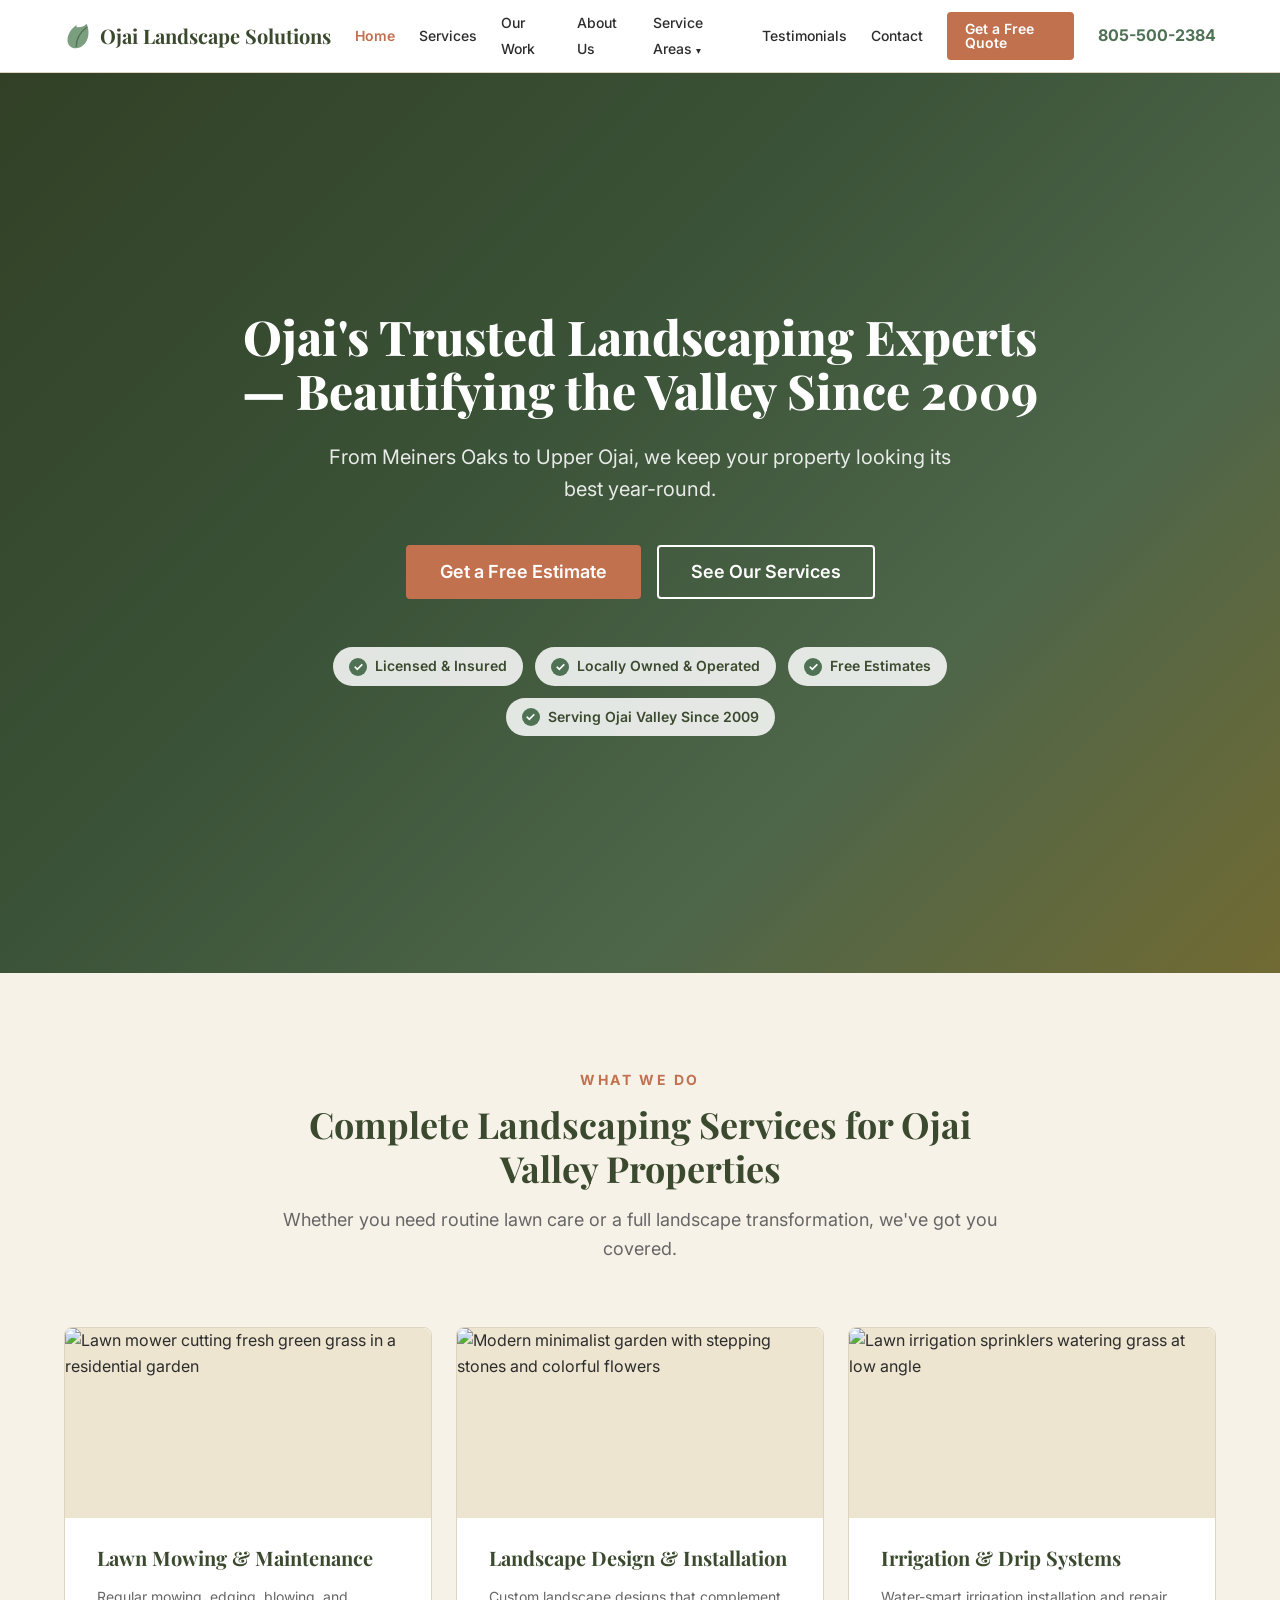
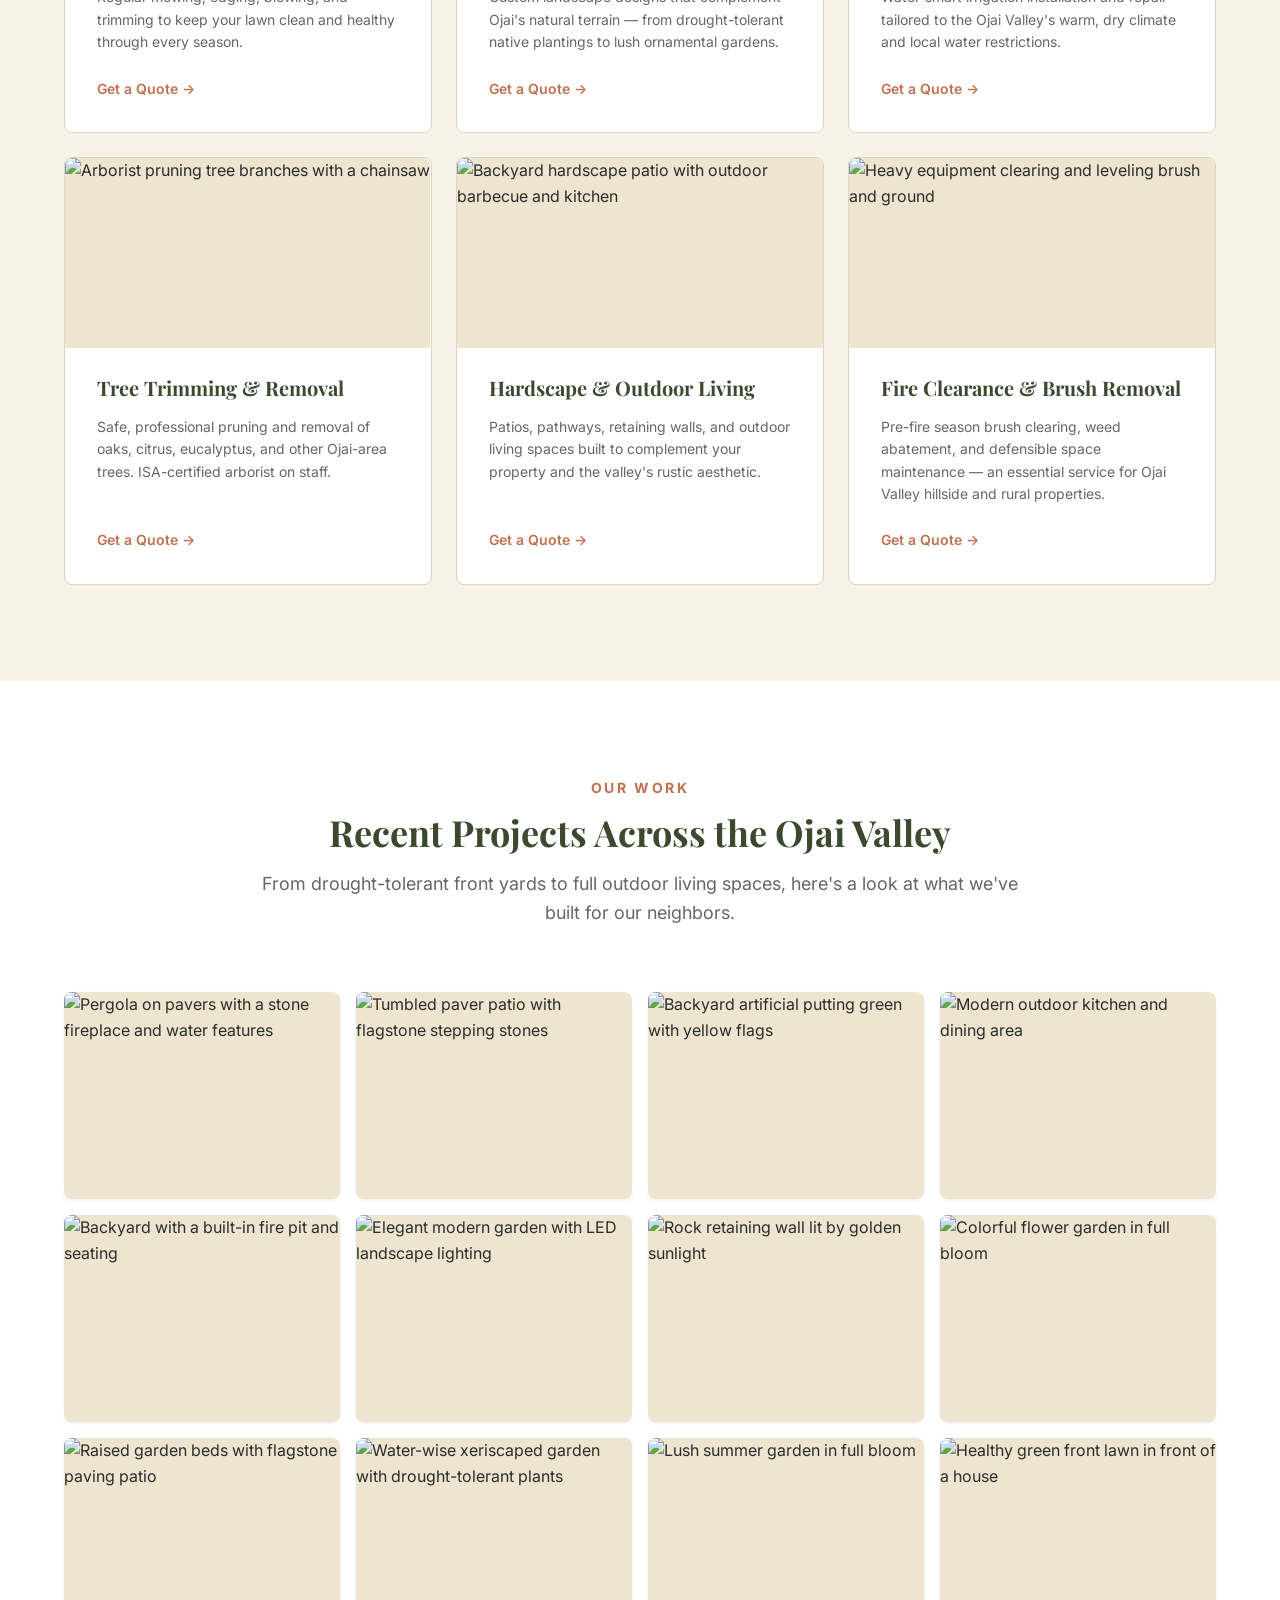
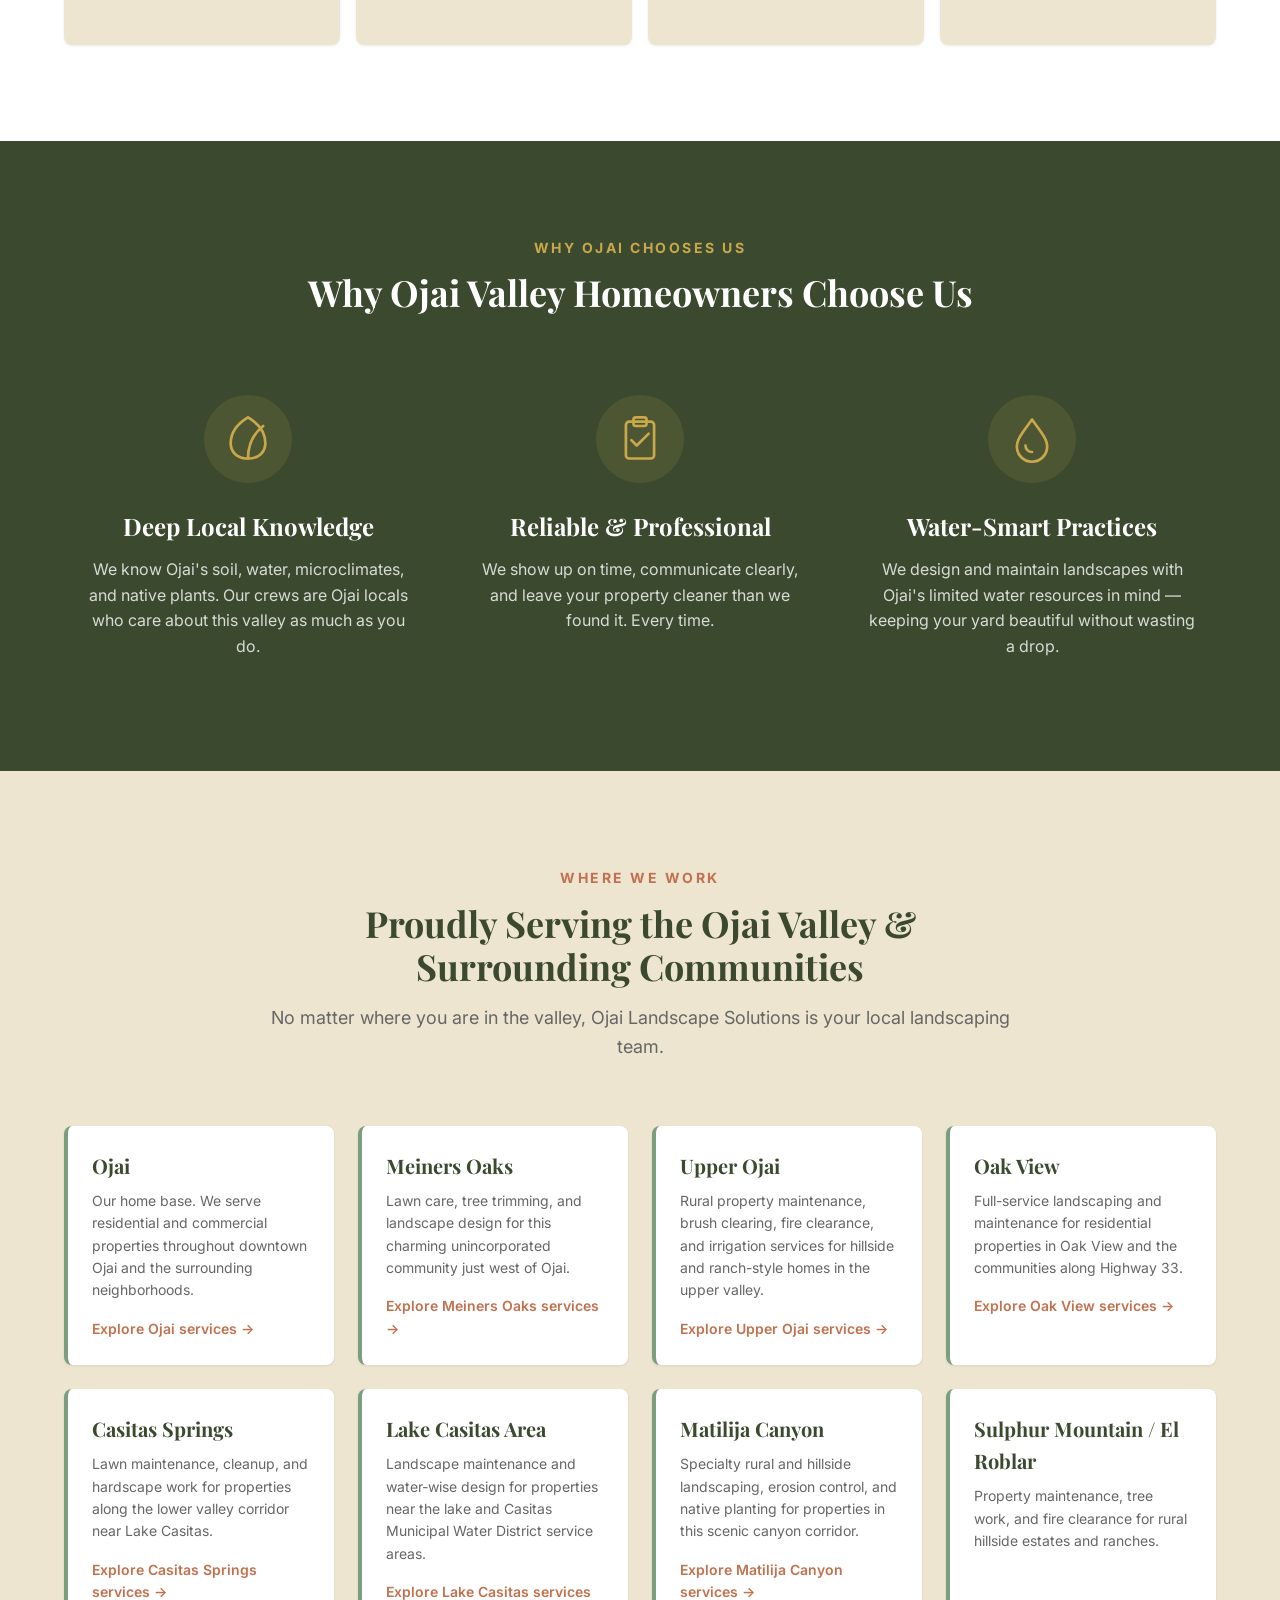
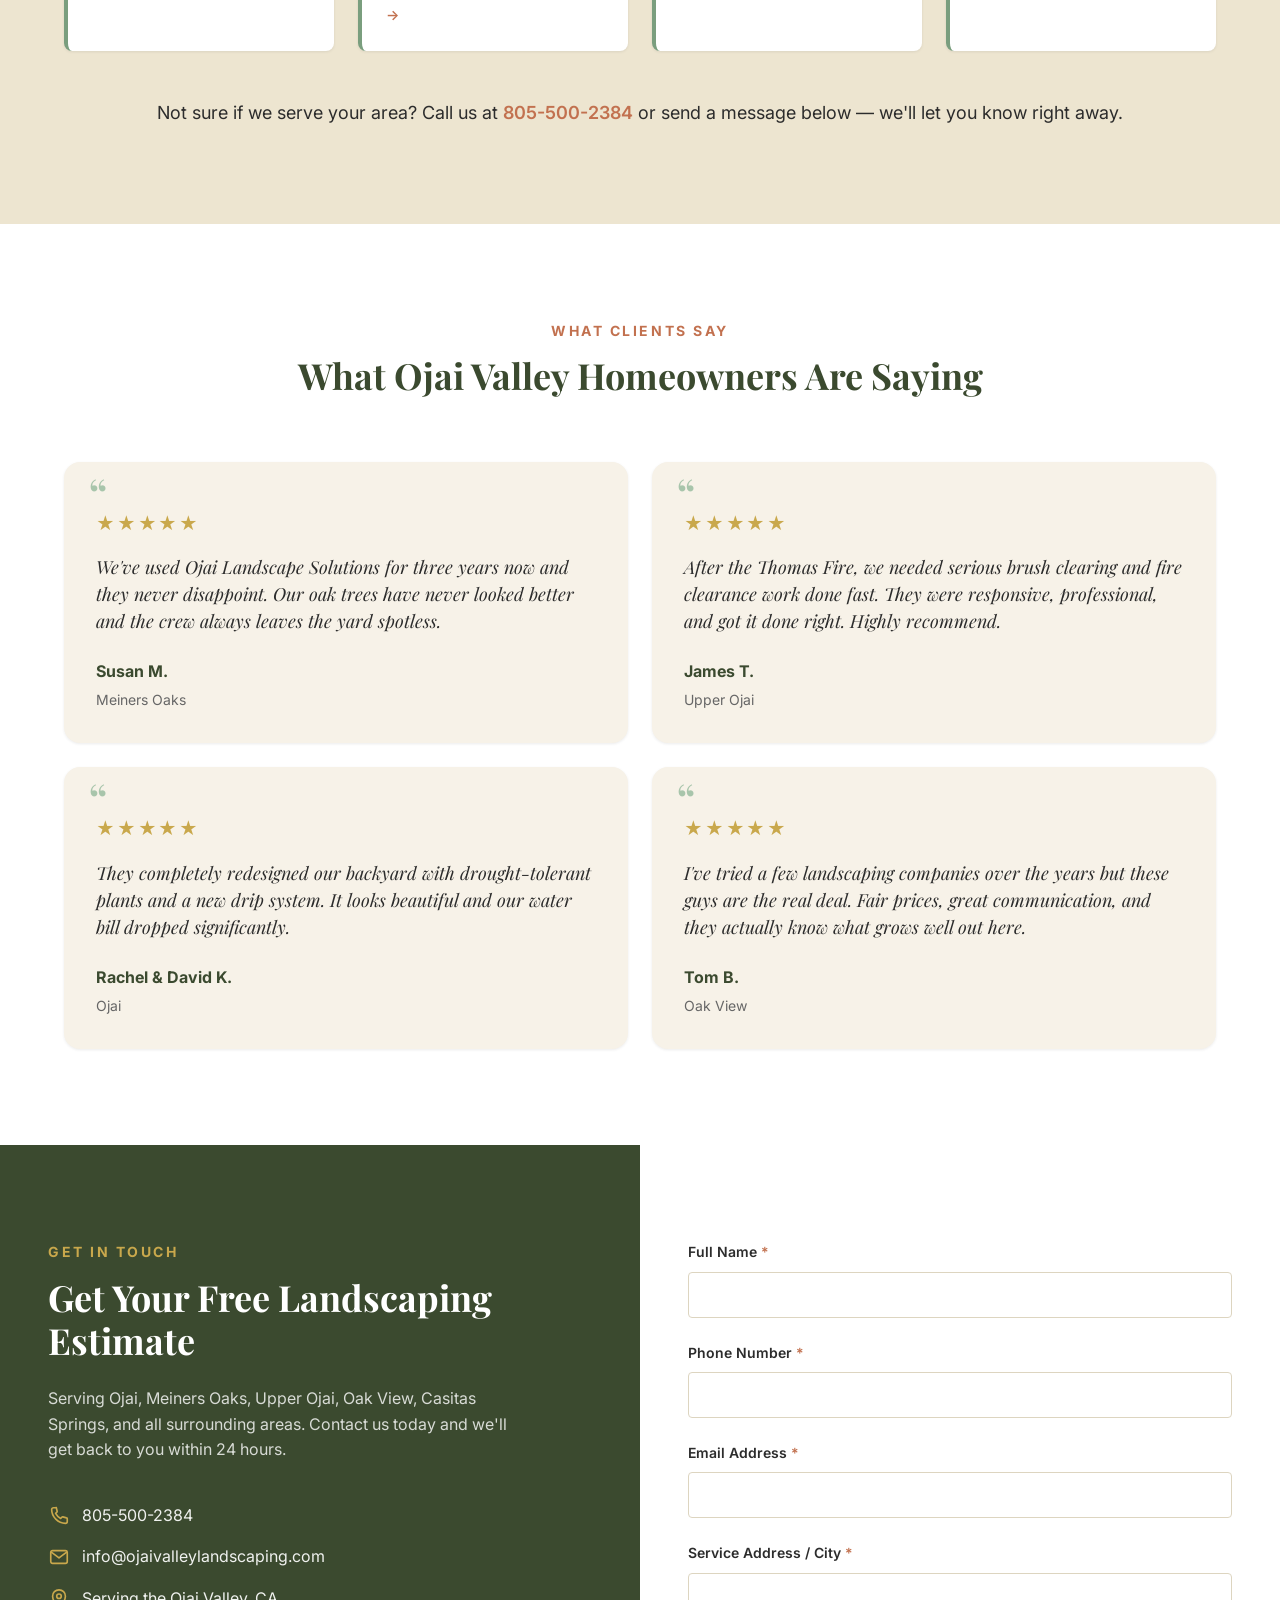
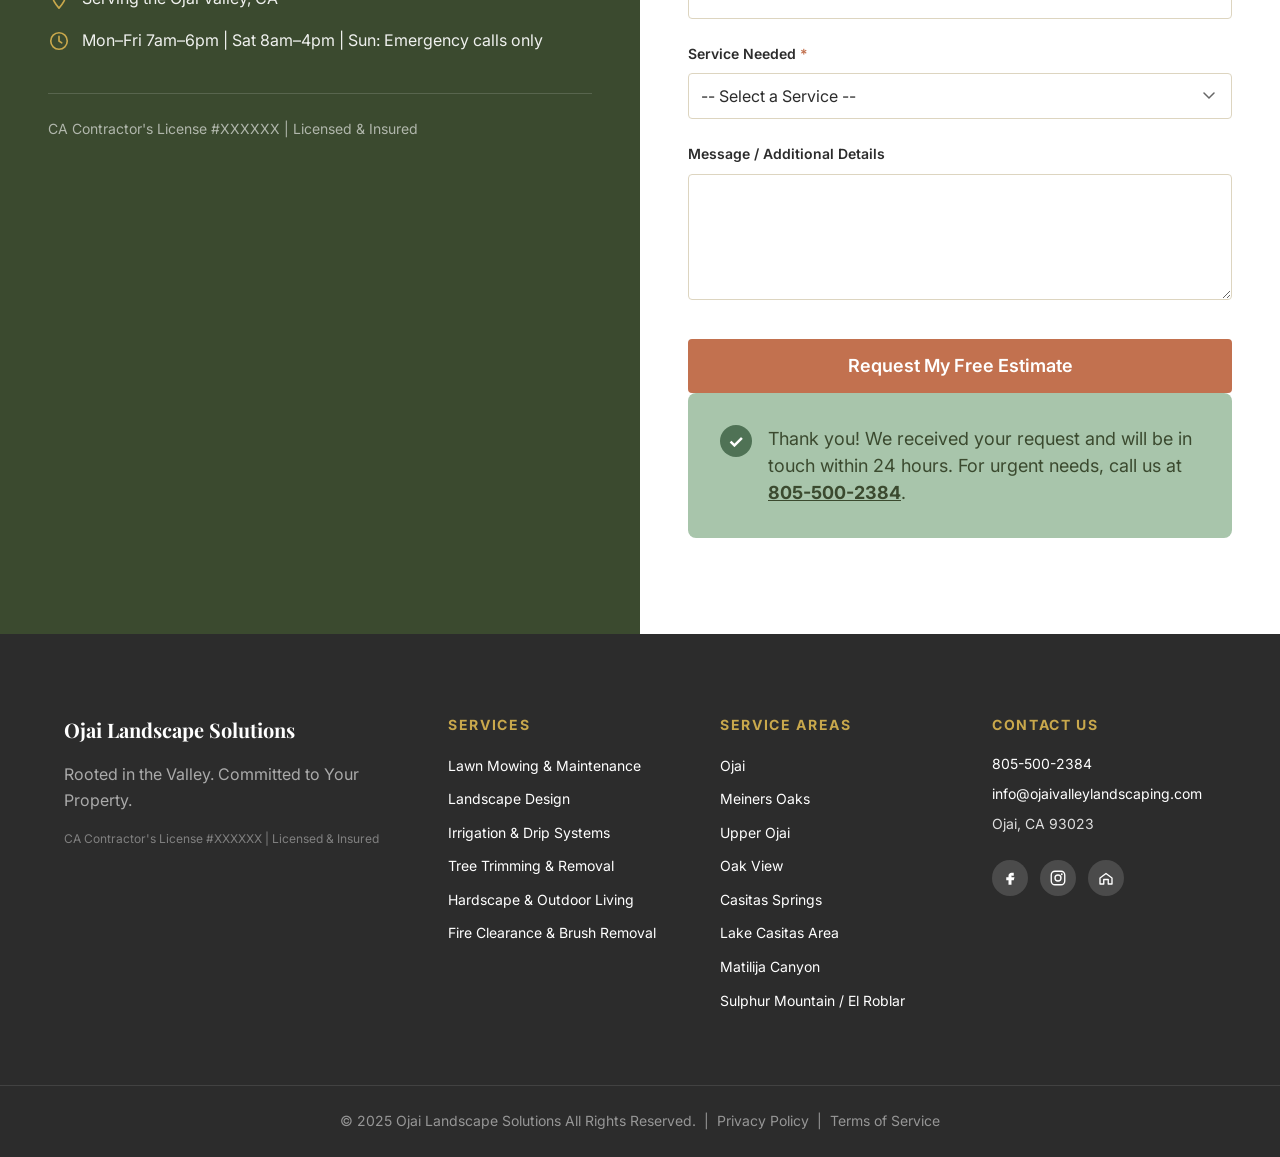
==== commit f9ab7e33: "Rebrand to Ojai Landscape Solutions and update phone to 805-500-2384 Updated business name and phone" ====
--- a/index.html
+++ b/index.html
@@ -3,11 +3,11 @@
 <head>
   <meta charset="UTF-8">
   <meta name="viewport" content="width=device-width, initial-scale=1.0">
-  <title>Ojai Valley Landscaping Co. | Lawn Care & Landscape Services in Ojai, CA</title>
-  <meta name="description" content="Ojai Valley Landscaping Co. offers professional lawn care, landscape design, irrigation, tree trimming, and fire clearance services throughout the Ojai Valley, CA. Serving Ojai, Meiners Oaks, Upper Ojai, Oak View, Casitas Springs, and surrounding areas. Call (805) 555-0192 for a free estimate.">
+  <title>Ojai Landscape Solutions | Lawn Care & Landscape Services in Ojai, CA</title>
+  <meta name="description" content="Ojai Landscape Solutions offers professional lawn care, landscape design, irrigation, tree trimming, and fire clearance services throughout the Ojai Valley, CA. Serving Ojai, Meiners Oaks, Upper Ojai, Oak View, Casitas Springs, and surrounding areas. Call 805-500-2384 for a free estimate.">
   <meta name="keywords" content="landscaping Ojai CA, lawn care Ojai Valley, landscape design Meiners Oaks, tree trimming Ojai, fire clearance Upper Ojai, irrigation Oak View CA, landscaping Casitas Springs, brush removal Ojai Valley, drought tolerant landscaping Ojai, landscape contractor Ojai California">
-  <meta property="og:title" content="Ojai Valley Landscaping Co. | Trusted Local Landscapers">
-  <meta property="og:description" content="Full-service landscaping for the Ojai Valley. Lawn care, design, irrigation, tree work, fire clearance & more. Free estimates. Call (805) 555-0192.">
+  <meta property="og:title" content="Ojai Landscape Solutions | Trusted Local Landscapers">
+  <meta property="og:description" content="Full-service landscaping for the Ojai Valley. Lawn care, design, irrigation, tree work, fire clearance & more. Free estimates. Call 805-500-2384.">
   <meta property="og:type" content="website">
   <link rel="canonical" href="https://www.ojaivalleylandscaping.com/">
 
@@ -23,12 +23,12 @@
   <!-- ============================= HEADER ============================= -->
   <header id="header">
     <div class="container header__inner">
-      <a href="#hero" class="logo" aria-label="Ojai Valley Landscaping Co. home">
+      <a href="#hero" class="logo" aria-label="Ojai Landscape Solutions home">
         <svg class="logo__leaf" viewBox="0 0 32 32" width="28" height="28" aria-hidden="true">
           <path d="M16 2C9 7 4 13 4 21c0 5 4 9 9 9 8 0 15-7 15-18 0-4-1-7-2-10-3 3-6 4-10 4-2 0-3-2-0-4z" fill="var(--color-sage)"/>
           <path d="M14 28C14 20 18 12 26 6" fill="none" stroke="var(--color-sage-dark)" stroke-width="1.5" stroke-linecap="round"/>
         </svg>
-        <span class="logo__text">Ojai Valley Landscaping Co.</span>
+        <span class="logo__text">Ojai Landscape Solutions</span>
       </a>
 
       <nav class="nav" id="nav" aria-label="Main navigation">
@@ -55,7 +55,7 @@
         </ul>
       </nav>
 
-      <a href="tel:+18055550192" class="header__phone">(805) 555-0192</a>
+      <a href="tel:+18055002384" class="header__phone">805-500-2384</a>
 
       <button class="hamburger" id="hamburger" aria-label="Toggle navigation menu" aria-expanded="false" aria-controls="nav">
         <span class="hamburger__line"></span>
@@ -271,7 +271,7 @@
         <div class="section__head">
           <p class="eyebrow eyebrow--terracotta">WHERE WE WORK</p>
           <h2 class="section__title">Proudly Serving the Ojai Valley &amp; Surrounding Communities</h2>
-          <p class="section__subtitle">No matter where you are in the valley, Ojai Valley Landscaping Co. is your local landscaping team.</p>
+          <p class="section__subtitle">No matter where you are in the valley, Ojai Landscape Solutions is your local landscaping team.</p>
         </div>
 
         <div class="grid grid--4 areas__grid">
@@ -325,7 +325,7 @@
 
         </div>
 
-        <p class="areas__footnote">Not sure if we serve your area? Call us at <a href="tel:+18055550192" class="link-terracotta">(805) 555-0192</a> or send a message below — we'll let you know right away.</p>
+        <p class="areas__footnote">Not sure if we serve your area? Call us at <a href="tel:+18055002384" class="link-terracotta">805-500-2384</a> or send a message below — we'll let you know right away.</p>
       </div>
     </section>
 
@@ -341,7 +341,7 @@
 
           <figure class="testimonial fade-in">
             <div class="testimonial__stars" aria-label="5 out of 5 stars">★★★★★</div>
-            <blockquote class="testimonial__quote">We've used Ojai Valley Landscaping Co. for three years now and they never disappoint. Our oak trees have never looked better and the crew always leaves the yard spotless.</blockquote>
+            <blockquote class="testimonial__quote">We've used Ojai Landscape Solutions for three years now and they never disappoint. Our oak trees have never looked better and the crew always leaves the yard spotless.</blockquote>
             <figcaption class="testimonial__author">
               <strong>Susan M.</strong><span>Meiners Oaks</span>
             </figcaption>
@@ -387,7 +387,7 @@
           <ul class="contact__details">
             <li class="contact__detail">
               <svg viewBox="0 0 24 24" width="22" height="22" aria-hidden="true"><path d="M6 3a2 2 0 0 0-2 2c0 8 7 15 15 15a2 2 0 0 0 2-2v-3a1 1 0 0 0-.8-1l-4-1a1 1 0 0 0-1 .3l-1.4 1.4a13 13 0 0 1-5.5-5.5l1.4-1.4a1 1 0 0 0 .3-1l-1-4A1 1 0 0 0 8 3z" fill="none" stroke="var(--color-gold)" stroke-width="1.8" stroke-linejoin="round"/></svg>
-              <a href="tel:+18055550192">(805) 555-0192</a>
+              <a href="tel:+18055002384">805-500-2384</a>
             </li>
             <li class="contact__detail">
               <svg viewBox="0 0 24 24" width="22" height="22" aria-hidden="true"><rect x="3" y="5" width="18" height="14" rx="2" fill="none" stroke="var(--color-gold)" stroke-width="1.8"/><path d="M4 7l8 6 8-6" fill="none" stroke="var(--color-gold)" stroke-width="1.8" stroke-linecap="round" stroke-linejoin="round"/></svg>
@@ -457,7 +457,7 @@
 
           <div class="form__success" id="form-success" hidden>
             <span class="form__success-check" aria-hidden="true">✓</span>
-            <p>Thank you! We received your request and will be in touch within 24 hours. For urgent needs, call us at <a href="tel:+18055550192">(805) 555-0192</a>.</p>
+            <p>Thank you! We received your request and will be in touch within 24 hours. For urgent needs, call us at <a href="tel:+18055002384">805-500-2384</a>.</p>
           </div>
         </div>
 
@@ -471,7 +471,7 @@
     <div class="container footer__grid">
 
       <div class="footer__col footer__brand">
-        <p class="footer__logo">Ojai Valley Landscaping Co.</p>
+        <p class="footer__logo">Ojai Landscape Solutions</p>
         <p class="footer__tagline">Rooted in the Valley. Committed to Your Property.</p>
         <p class="footer__license">CA Contractor's License #XXXXXX | Licensed &amp; Insured</p>
       </div>
@@ -505,7 +505,7 @@
       <div class="footer__col">
         <h4 class="footer__label">Contact Us</h4>
         <ul class="footer__contact">
-          <li><a href="tel:+18055550192">(805) 555-0192</a></li>
+          <li><a href="tel:+18055002384">805-500-2384</a></li>
           <li><a href="mailto:info@ojaivalleylandscaping.com">info@ojaivalleylandscaping.com</a></li>
           <li>Ojai, CA 93023</li>
         </ul>
@@ -525,7 +525,7 @@
     </div>
 
     <div class="footer__bottom">
-      <p>&copy; 2025 Ojai Valley Landscaping Co. All Rights Reserved. &nbsp;|&nbsp; <a href="#">Privacy Policy</a> &nbsp;|&nbsp; <a href="#">Terms of Service</a></p>
+      <p>&copy; 2025 Ojai Landscape Solutions All Rights Reserved. &nbsp;|&nbsp; <a href="#">Privacy Policy</a> &nbsp;|&nbsp; <a href="#">Terms of Service</a></p>
     </div>
   </footer>
 
